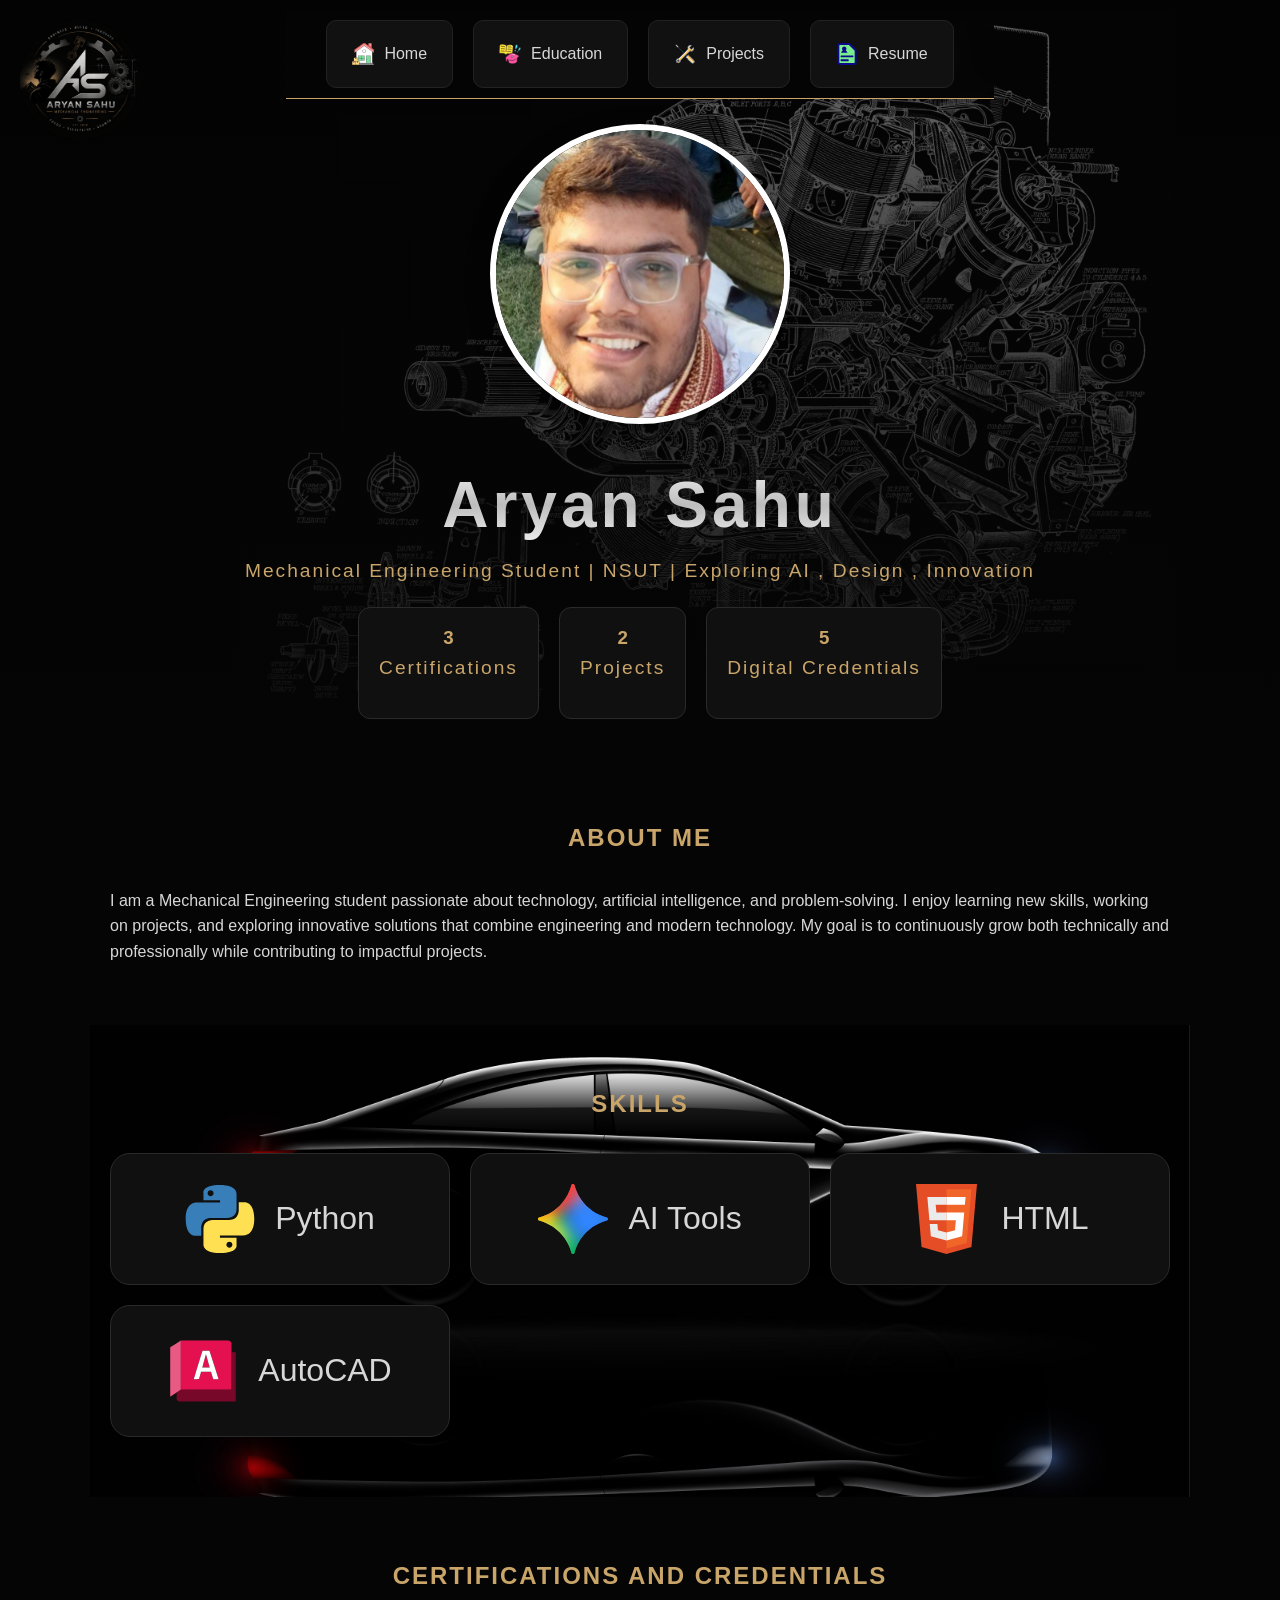
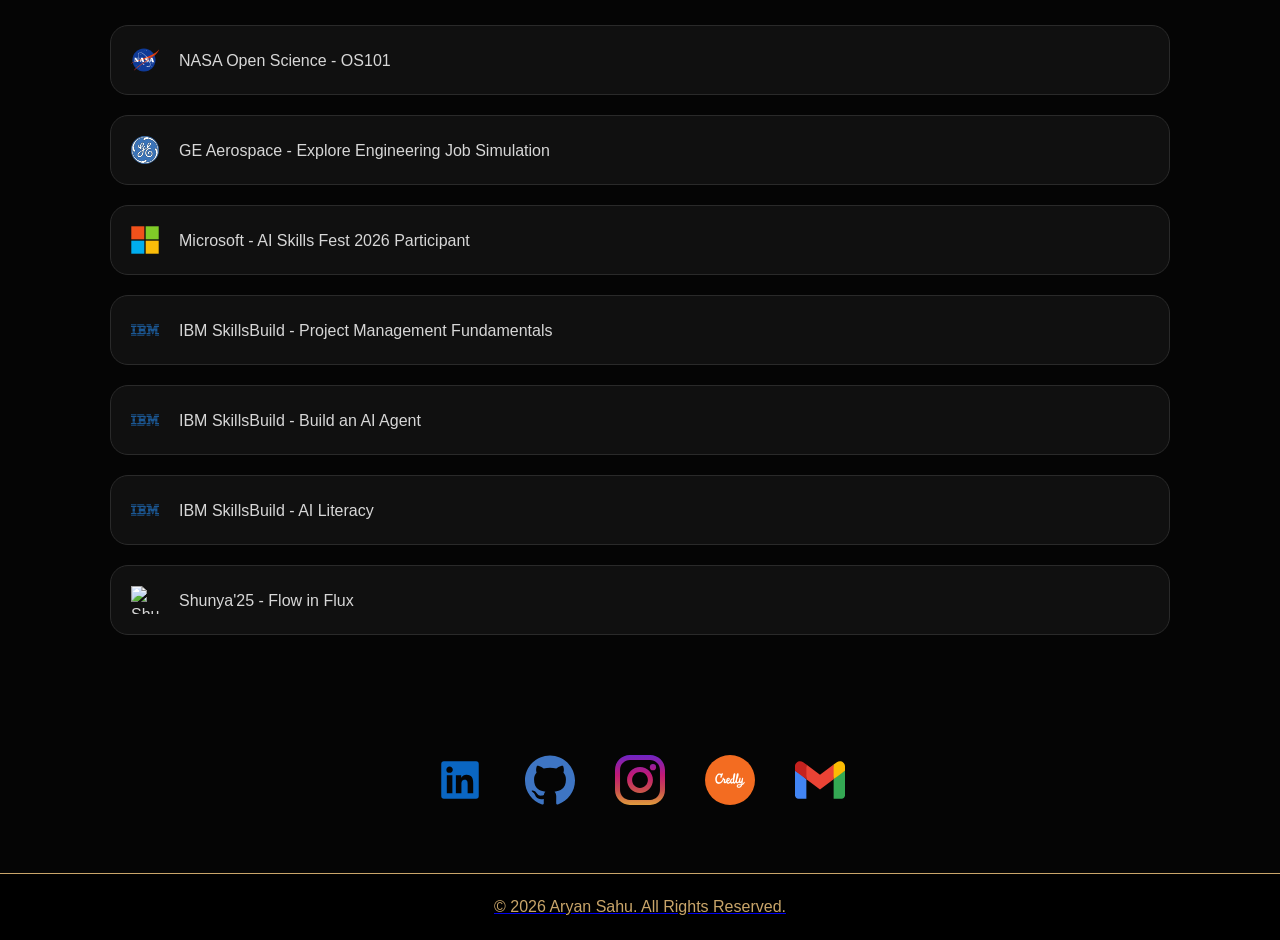
==== index.html @ e0b20793 "Merge branch 'main' of https://github.com/Aryansahu69-py/MYWEBSITE" ====
<!DOCTYPE html>
<html lang="en">

<head>
    <meta charset="UTF-8">
    <meta name="viewport" content="width=device-width, initial-scale=1.0">
    <title>Aryan Sahu | Portfolio</title>
    <link rel="stylesheet" href="css/style.css">
    <link rel="stylesheet" href="https://cdnjs.cloudflare.com/ajax/libs/font-awesome/6.5.1/css/all.min.css">
    <link rel="icon" type="image/png" href="assets/images/aslogo.png">
</head>

<body>
    <div class="corner-logo">
        <img src="assets/images/aslogo.png" alt="Aryan Sahu Logo">
    </div>




    <header>
        <img src="assets/images/engine.jpg" class="header-bg">
        <nav class="navbar">


            <ul class="nav-links">

                <li>
                    <a href="index.html">
                        <img src="assets/icons/home.svg" alt="Home">
                        <span>Home</span>
                    </a>
                </li>
                <li>
                    <a href="education.html">
                        <img src="assets/icons/education.svg" alt="Home">
                        <span>Education</span>
                    </a>
                </li>
                <li>
                    <a href="projects.html">
                        <img src="assets/icons/project.svg" alt="Home">
                        <span>Projects</span>
                    </a>
                </li>
                <li>
                    <a href="assets/documents/Resume.pdf" target="_blank">
                        <img src="assets/icons/resume.svg" alt="Home">
                        <span>Resume</span>
                    </a>
                </li>


            </ul>

        </nav>

        <img src="assets/images/myphoto.jpg" alt="Aryan Sahu" class="profile-pic">

        <h1>Aryan Sahu</h1>
        <p>Mechanical Engineering Student | NSUT | Exploring AI , Design , Innovation</p>
        <div class="stats">
            <p></p>
            <div>
                <h3>3</h3>
                <p>Certifications</p>
            </div>

            <div>
                <h3>2</h3>
                <p>Projects</p>
            </div>

            <div>
                <h3>5</h3>
                <p>Digital Credentials</p>
            </div>


        </div>
    </header>

    <!-- About -->
    <section id="about">
        <h2>About Me</h2>
        <p>
            I am a Mechanical Engineering student passionate about technology, artificial intelligence, and
            problem-solving. I enjoy learning new skills, working on projects, and exploring innovative solutions that
            combine engineering and modern technology. My goal is to continuously grow both technically and
            professionally while contributing to impactful projects.

        </p>
    </section>

    <!-- Skills -->
    <section id="skills" class="skills-background">
        <img src="assets/images/car.jpg" alt="Background Car" class="skills-bg">
        <h2>Skills</h2>
        <div class="cards">

            <div class="card">
                <img src="assets/icons/Python.svg" alt="Python">
                <span>Python</span>
            </div>

            <div class="card">
                <img src="assets/icons/Ai.svg" alt="AI Tools">
                <span>AI Tools</span>
            </div>

            <div class="card">
                <img src="assets/icons/html.svg">
                <span>HTML</span>
            </div>
            <div class="card">
                <img src="assets/icons/autocad-icon.svg">
                <span>AutoCAD</span>
            </div>

        </div>
    </section>



    <!-- Certifications -->
    <section id="certifications">
        <h2>Certifications And Credentials</h2>

        <div class="certifications-list">
            <a href="https://www.credly.com/badges/53c43bd1-5933-4ab5-89b9-e3a3f4fa2d5d/public_url" class="cert-card"
                target="_blank">
                <img src="assets/icons/nasa.svg" alt="IBM">
                <span>NASA Open Science - OS101</span>
            </a>
            <a href="https://www.theforage.com/completion-certificates/ay2tsYxaTif7Nt6z7/pLsGxMKDGpsQWt6zZ_ay2tsYxaTif7Nt6z7_6a19b95fdae9d0b8251e6a58_1782497405444_completion_certificate.pdf"
                class="cert-card" target="_blank">
                <img src="assets/icons/ge.svg" alt="GE Aerospace">
                <span>GE Aerospace - Explore Engineering Job Simulation</span>
            </a>

            <a href="https://www.credly.com/badges/92fe4c21-39d5-4017-a5ca-aa95d9b48221/public_url" class="cert-card"
                target="_blank">
                <img src="assets/icons/Microsoft.svg" alt="Microsoft">
                <span>Microsoft - AI Skills Fest 2026 Participant</span>
            </a>

            <a href="https://www.credly.com/badges/bae657ab-f1e6-455e-83b4-ba36b72d6521/public_url" class="cert-card"
                target="_blank">
                <img src="assets/icons/ibm.svg" alt="IBM">
                <span>IBM SkillsBuild - Project Management Fundamentals</span>
            </a>

            <a href="https://www.credly.com/badges/72264f8c-c96c-402f-a906-86a6069af40a/public_url" class="cert-card"
                target="_blank">
                <img src="assets/icons/ibm.svg" alt="IBM">
                <span>IBM SkillsBuild - Build an AI Agent</span>
            </a>

            <a href="https://www.credly.com/badges/5468d327-1ce1-4554-b070-6bc22aabfb05/public_url" class="cert-card"
                target="_blank">
                <img src="assets/icons/ibm.svg" alt="IBM">
                <span>IBM SkillsBuild - AI Literacy</span>
            </a>

            <a href="#" class="cert-card">
                <img src="https://framerusercontent.com/images/IBWH78PyXW6U76CR1wyCfFLr6wU.png?scale-down-to=512&width=3295&height=3295"
                    alt="Shunya">
                <span>Shunya'25 - Flow in Flux</span>
            </a>



        </div>
    </section>

    <!-- Contact -->
    <section id="contact">
        <div class="social-icons">

            <a href="https://www.linkedin.com/in/aryan-sahu-13952637b" target="_blank">
                <img src="assets/icons/Linkedin.svg" alt="Linkedin" class="social-icon">
            </a>

            <a href="https://github.com/Aryansahu69-py" target="_blank">
                <img src="assets/icons/Github.svg" alt="Github" class="social-icon">
            </a>

            <a href="https://www.instagram.com/arxan._.sahu" target="_blank">
                <img src="assets/icons/instagram.svg" alt="Instagram" class="social-icon">
            </a>

            <a href="https://www.credly.com/users/aryan-sahu.91c29423" target="_blank">
                <img src="assets/icons/credly.svg" alt="Credly" class="social-icon">

                <a href="mailto:lakhan9953@gmail.com" target="_blank">
                    <img src="assets/icons/Gmail.svg" alt="Gmail" class="social-icon">

        </div>
    </section>

    <footer>
        <p>© 2026 Aryan Sahu. All Rights Reserved.</p>
    </footer>

</body>

</html>
---- css/style.css ----
/* Aryan Sahu - Mechanical Engineering Theme */

* {
    margin: 0;
    padding: 0;
    box-sizing: border-box;
}

:root {
    --bg: #050505;
    --card: #101010;
    --silver: #d7d7d7;
    --gold: #c9a56a;
    --border: #2a2a2a;
}

body {
    font-family: Arial, sans-serif;
    line-height: 1.6;
    background: var(--bg);
    color: var(--silver);
}

/* NAVBAR */
.navbar {
    position: sticky;
    top: 0;
    z-index: 1000;

    display: flex;
    justify-content: center;
    /* Center navbar */

    padding: 10px 40px;

    background: rgba(5, 5, 5, .95);

    border-bottom: 1px solid var(--gold);

    backdrop-filter: blur(10px);
}

.logo {
    width: 50px;
    height: 50px;
    overflow: hidden;
}

.logo img {
    width: 50px !important;
    height: 50px !important;
    object-fit: cover;
    display: block;
}

.nav-links {
    list-style: none;
    display: flex;
    justify-content: center;
    align-items: center;
    gap: 20px;
}

.nav-links a {
    display: flex;
    align-items: center;
    gap: 10px;
    text-decoration: none;
    color: var(--silver);
    background: #111;
    border: 1px solid #222;
    padding: 20px 25px;
    border-radius: 10px;
    transition: .3s;
}

.nav-links a img {
    width: 22px;
    height: 22px;
}

.nav-links a:hover {
    color: var(--gold);
    border-color: var(--gold);
    transform: translateY(-3px);
}

/* HEADER */
header {
    min-height: 80vh;
    display: flex;
    flex-direction: column;
    justify-content: center;
    align-items: center;
    text-align: center;
    padding: 10px 20px 40px 20px;

    /* This keeps your original header image */
    background: 
        linear-gradient(rgba(5, 5, 5, 0.6), rgba(5, 5, 5, 0.95)), 
        url('../assets/images/pexels-merlin-14032498_2.jpg');
    background-size: cover;
    background-position: center;
    background-repeat: no-repeat;
    
    /* Make sure header does NOT have position: absolute or relative here */
}

header h1 {
    font-size: 4rem;
    letter-spacing: 4px;
    background: linear-gradient(180deg, #fff, #bdbdbd, #fff);
    -webkit-background-clip: text;
    -webkit-text-fill-color: transparent;
}

header p {
    color: var(--gold);
    font-size: 1.2rem;
    letter-spacing: 2px;
}

section {
    max-width: 1100px;
    margin: auto;
    padding: 60px 20px;
}

h2 {
    text-align: center;
    color: var(--gold);
    margin-bottom: 30px;
    letter-spacing: 2px;
    text-transform: uppercase;
}

/* SKILLS */
.cards {
    display: grid;
    grid-template-columns: repeat(auto-fit, minmax(300px, 1fr));
    gap: 20px;
}

.card {
    background: var(--card);
    border: 1px solid var(--border);
    border-radius: 20px;
    padding: 30px;
    display: flex;
    align-items: center;
    justify-content: center;
    gap: 20px;
    min-height: 120px;
    transition: .3s;
}

.card:hover {
    transform: translateY(-8px);
    border-color: var(--gold);
    box-shadow: 0 0 25px rgba(201, 165, 106, .25);
}

.card img {
    width: 70px;
    height: 70px;
    object-fit: contain;
}

.card span {
    font-size: 2rem;
    color: var(--silver);
}

/* EDUCATION */
.education-card {
    background: var(--card);
    border: 1px solid var(--border);
    border-radius: 15px;
    padding: 25px;
    display: flex;
    gap: 30px;
    align-items: center;
    margin-bottom: 40px;
}

.education-card:hover {
    transform: translateY(-1px);
    border-color: var(--gold);
    box-shadow: 0 0 25px rgba(201, 165, 106, .25);
}


.college-logo {
    width: 120px;
    height: 120px;
    object-fit: contain;
}

.education-info h3 {
    color: var(--gold);
}

.education-info h4 {
    color: #bbb;
}

/* STATS */
.stats {
    display: flex;
    justify-content: center;
    gap: 20px;
    flex-wrap: wrap;
}

.stats div {
    background: var(--card);
    border: 1px solid var(--border);
    padding: 15px 20px;
    border-radius: 12px;
    min-width: 120px;
    text-align: center;
}

.stats div:hover {
    transform: translateY(-2px);
    border-color: var(--gold);
}


.stats h3 {
    color: var(--gold);
}

/* CERTIFICATIONS */
.certifications-list {
    display: flex;
    flex-direction: column;
    gap: 20px;
}

.cert-card {
    background: var(--card);
    border: 1px solid var(--border);
    border-radius: 18px;
    padding: 20px;
    display: flex;
    align-items: center;
    justify-content: left;
    gap: 20px;
    color: var(--silver);
    text-decoration: none;
    transition: .3s;
}

.cert-card:hover {
    transform: translateY(-5px);
    border-color: var(--gold);
}

.cert-card img {
    width: 28px;
    height: 28px;
}

/* PROJECTS */
.project-grid {
    display: grid;
    grid-template-columns: repeat(auto-fit, minmax(320px, 1fr));
    gap: 30px;
}

.project-card {
    background: var(--card);
    border: 1px solid var(--border);
    border-radius: 18px;
    overflow: hidden;
    transition: .3s;
}

.project-card:hover {
    transform: translateY(-8px);
    border-color: var(--gold);
}

.project-card img {
    width: 100%;
    height: 180px;
    object-fit: contain;
    padding: 20px;
    background: var(--card);
}

.project-card h3 {
    color: var(--gold);
    margin: 20px;
}

.project-card p {
    color: #bdbdbd;
    margin: 0 20px 20px;
}

.project-tags {
    display: flex;
    flex-wrap: wrap;
    gap: 10px;
    margin: 20px;
}

.project-tags span {
    background: var(--gold);
    color: #000;
    padding: 6px 14px;
    border-radius: 20px;
    font-size: .85rem;
    font-weight: bold;
}

.project-card a {
    display: inline-block;
    margin: 0 20px 25px;
    color: var(--gold);
    text-decoration: none;
    font-weight: bold;
}

/* CONTACT */
.social-icons {
    display: flex;
    justify-content: center;
    gap: 40px;
}

.social-icon {
    width: 50px;
    height: 50px;
}

footer {
    background: #000;
    color: var(--gold);
    text-align: center;
    padding: 20px;
    border-top: 1px solid var(--gold);
}

@media(max-width:768px) {

    .navbar {
        padding: 10px 20px;
    }

    .logo img {
        width: 60px;
    }

    .education-card {
        flex-direction: column;
        text-align: center;
    }

    header h1 {
        font-size: 2.7rem;
    }

    .nav-links {
        gap: 10px;
    }
}

.logo {
    width: 100px;
    height: 50px
}

.logo img {

    width: 100px;
    height: 100px;
    max-width: 100px;
    max-height: 100px;
}

.profile-pic {
    width: 300px;
    height: 300px;

    border-radius: 50%;
    object-fit: cover;

    border: 6px solid #ffffff;

    display: block;

    margin: 25px auto 30px auto;

    box-shadow: 0 8px 25px rgba(0, 0, 0, .35);
}

header p {
    color: #c9a56a;
    font-size: 1.2rem;
    letter-spacing: 2px;
    margin-bottom: 20px;
}

.corner-logo {
    position: absolute;
    top: 20px;
    left: 20px;
    z-index: 9999;
}

.corner-logo img {
    position: absolute;
    width: 120px;
    height: auto;
    display: block;
}
.header-bg {
    position: absolute;
    top: 0;
    left: 0;
    width: 100%;
    height: 100%;
    object-fit: cover;
    z-index: -1; /* This pushes the image behind the text */
}

/* Important: The header itself must have relative positioning */
/* HEADER: Use the img tag approach */
header {
    position: relative;
    overflow: hidden;
    min-height: 80vh;
    display: flex;
    flex-direction: column;
    justify-content: center;
    align-items: center;
    text-align: center;
    padding: 10px 20px 40px 20px;
}

.header-bg {
    position: absolute;
    top: 0;
    left: 0;
    width: 100%;
    height: 100%;
    object-fit: cover;
    z-index: -1;
}

/* SKILLS: Use the img tag approach */
.skills-background {
    position: relative;
    overflow: hidden;
    padding: 60px 20px;
}

.skills-bg {
    position: absolute;
    top: 0;
    left: 0;
    width: 100%;
    height: 100%;
    object-fit: cover;
    z-index: -1;
}
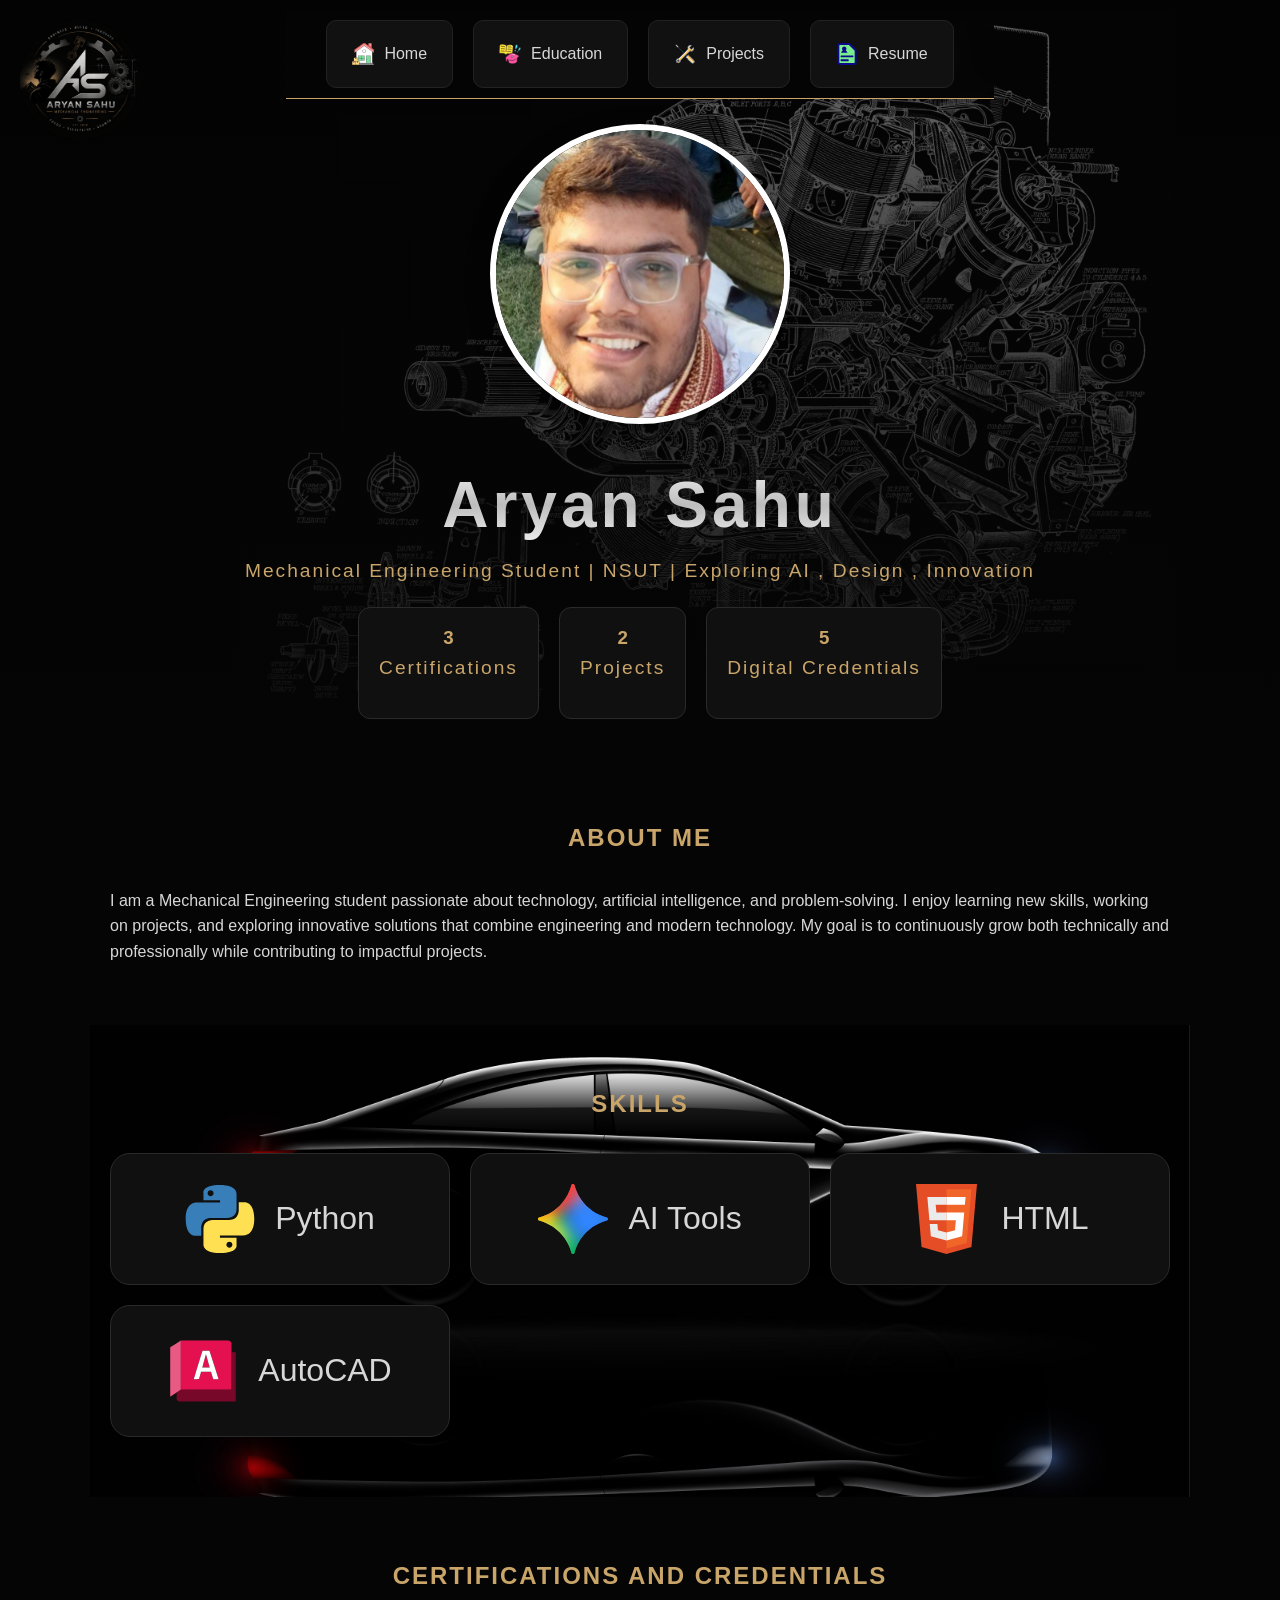
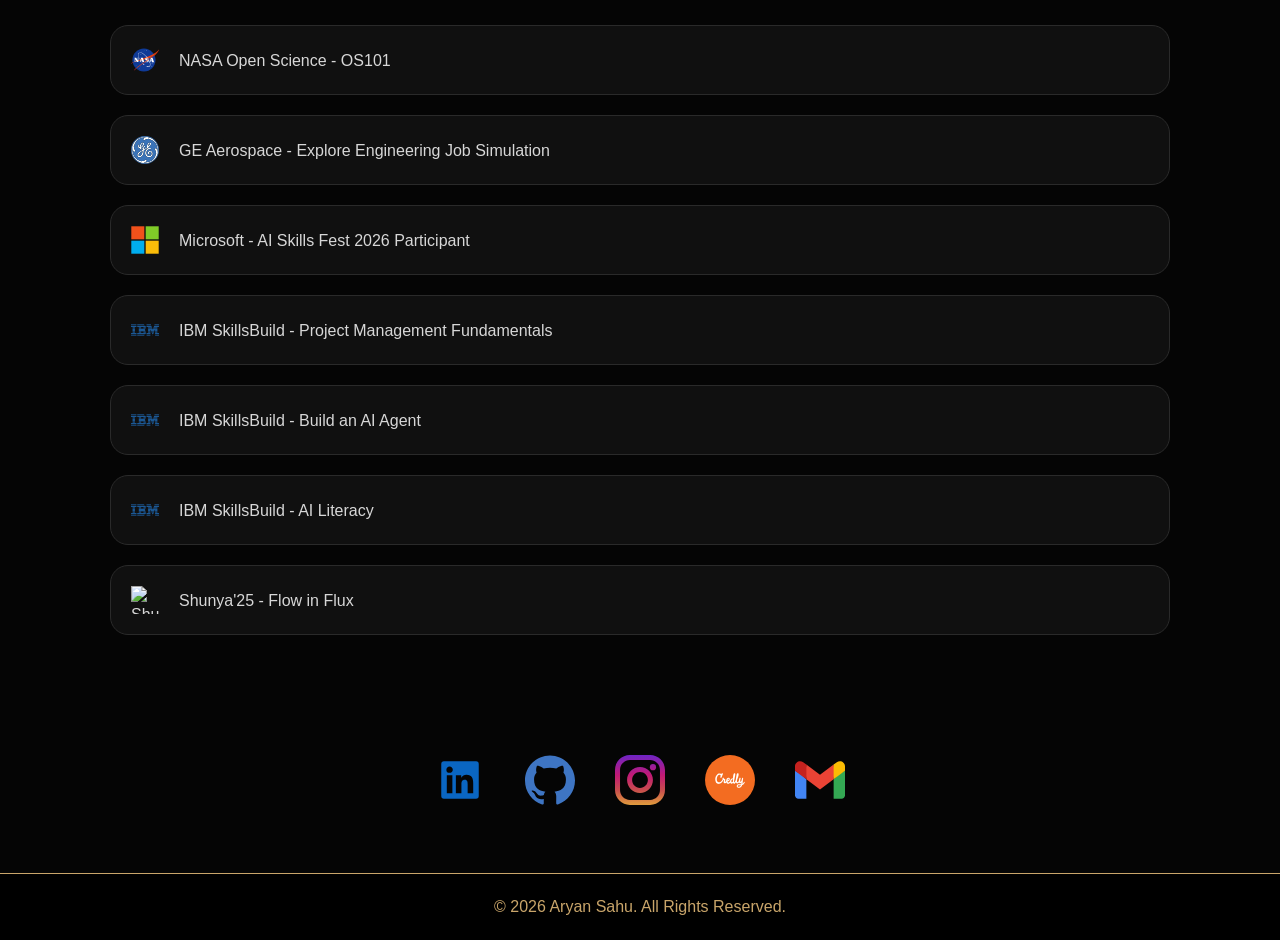
==== commit ed5f6020: "Remove duplicate Gmail link in index.html Removed duplicate Gmail link and image from footer." ====
--- a/index.html
+++ b/index.html
@@ -5,7 +5,7 @@
     <meta charset="UTF-8">
     <meta name="viewport" content="width=device-width, initial-scale=1.0">
     <title>Aryan Sahu | Portfolio</title>
-    <link rel="stylesheet" href="css/style.css">
+    <link rel="stylesheet" href="css/style2.css">
     <link rel="stylesheet" href="https://cdnjs.cloudflare.com/ajax/libs/font-awesome/6.5.1/css/all.min.css">
     <link rel="icon" type="image/png" href="assets/images/aslogo.png">
 </head>
@@ -191,9 +191,10 @@
 
             <a href="https://www.credly.com/users/aryan-sahu.91c29423" target="_blank">
                 <img src="assets/icons/credly.svg" alt="Credly" class="social-icon">
-
-                <a href="mailto:lakhan9953@gmail.com" target="_blank">
-                    <img src="assets/icons/Gmail.svg" alt="Gmail" class="social-icon">
+            </a>
+            <a href="https://mail.google.com/mail/?view=cm&fs=1&to=lakhan9953@gmail.com" target="_blank">
+                <img src="assets/icons/Gmail.svg" alt="Gmail" class="social-icon">
+            </a>
 
         </div>
     </section>
--- a/css/style2.css
+++ b/css/style2.css
@@ -0,0 +1,753 @@
+/* Aryan Sahu - Mechanical Engineering Theme */
+
+* {
+    margin: 0;
+    padding: 0;
+    box-sizing: border-box;
+}
+
+:root {
+    --bg: #050505;
+    --card: #101010;
+    --silver: #d7d7d7;
+    --gold: #c9a56a;
+    --border: #2a2a2a;
+}
+
+body {
+    font-family: Arial, sans-serif;
+    line-height: 1.6;
+    background: var(--bg);
+    color: var(--silver);
+}
+
+/* NAVBAR */
+.navbar {
+    position: sticky;
+    top: 0;
+    z-index: 1000;
+
+    display: flex;
+    justify-content: center;
+    /* Center navbar */
+
+    padding: 10px 40px;
+
+    background: rgba(5, 5, 5, .95);
+
+    border-bottom: 1px solid var(--gold);
+
+    backdrop-filter: blur(10px);
+}
+
+.logo {
+    width: 50px;
+    height: 50px;
+    overflow: hidden;
+}
+
+.logo img {
+    width: 50px !important;
+    height: 50px !important;
+    object-fit: cover;
+    display: block;
+}
+
+.nav-links {
+    list-style: none;
+    display: flex;
+    justify-content: center;
+    align-items: center;
+    gap: 20px;
+}
+
+.nav-links a {
+    display: flex;
+    align-items: center;
+    gap: 10px;
+    text-decoration: none;
+    color: var(--silver);
+    background: #111;
+    border: 1px solid #222;
+    padding: 20px 25px;
+    border-radius: 10px;
+    transition: .3s;
+}
+
+.nav-links a img {
+    width: 22px;
+    height: 22px;
+}
+
+.nav-links a:hover {
+    color: var(--gold);
+    border-color: var(--gold);
+    transform: translateY(-3px);
+}
+
+/* HEADER */
+header {
+    min-height: 80vh;
+    display: flex;
+    flex-direction: column;
+    justify-content: center;
+    align-items: center;
+    text-align: center;
+    padding: 10px 20px 40px 20px;
+
+    /* This keeps your original header image */
+    background: 
+        linear-gradient(rgba(5, 5, 5, 0.6), rgba(5, 5, 5, 0.95)), 
+        url('../assets/images/pexels-merlin-14032498_2.jpg');
+    background-size: cover;
+    background-position: center;
+    background-repeat: no-repeat;
+    
+    /* Make sure header does NOT have position: absolute or relative here */
+}
+
+header h1 {
+    font-size: 4rem;
+    letter-spacing: 4px;
+    background: linear-gradient(180deg, #fff, #bdbdbd, #fff);
+    -webkit-background-clip: text;
+    -webkit-text-fill-color: transparent;
+}
+
+header p {
+    color: var(--gold);
+    font-size: 1.2rem;
+    letter-spacing: 2px;
+}
+
+section {
+    max-width: 1100px;
+    margin: auto;
+    padding: 60px 20px;
+}
+
+h2 {
+    text-align: center;
+    color: var(--gold);
+    margin-bottom: 30px;
+    letter-spacing: 2px;
+    text-transform: uppercase;
+}
+
+/* SKILLS */
+.cards {
+    display: grid;
+    grid-template-columns: repeat(auto-fit, minmax(300px, 1fr));
+    gap: 20px;
+}
+
+.card {
+    background: var(--card);
+    border: 1px solid var(--border);
+    border-radius: 20px;
+    padding: 30px;
+    display: flex;
+    align-items: center;
+    justify-content: center;
+    gap: 20px;
+    min-height: 120px;
+    transition: .3s;
+}
+
+.card:hover {
+    transform: translateY(-8px);
+    border-color: var(--gold);
+    box-shadow: 0 0 25px rgba(201, 165, 106, .25);
+}
+
+.card img {
+    width: 70px;
+    height: 70px;
+    object-fit: contain;
+}
+
+.card span {
+    font-size: 2rem;
+    color: var(--silver);
+}
+
+/* EDUCATION */
+.education-card {
+    background: var(--card);
+    border: 1px solid var(--border);
+    border-radius: 15px;
+    padding: 25px;
+    display: flex;
+    gap: 30px;
+    align-items: center;
+    margin-bottom: 40px;
+}
+
+.education-card:hover {
+    transform: translateY(-1px);
+    border-color: var(--gold);
+    box-shadow: 0 0 25px rgba(201, 165, 106, .25);
+}
+
+
+.college-logo {
+    width: 120px;
+    height: 120px;
+    object-fit: contain;
+}
+
+.education-info h3 {
+    color: var(--gold);
+}
+
+.education-info h4 {
+    color: #bbb;
+}
+
+/* STATS */
+.stats {
+    display: flex;
+    justify-content: center;
+    gap: 20px;
+    flex-wrap: wrap;
+}
+
+.stats div {
+    background: var(--card);
+    border: 1px solid var(--border);
+    padding: 15px 20px;
+    border-radius: 12px;
+    min-width: 120px;
+    text-align: center;
+}
+
+.stats div:hover {
+    transform: translateY(-2px);
+    border-color: var(--gold);
+}
+
+
+.stats h3 {
+    color: var(--gold);
+}
+
+/* CERTIFICATIONS */
+.certifications-list {
+    display: flex;
+    flex-direction: column;
+    gap: 20px;
+}
+
+.cert-card {
+    background: var(--card);
+    border: 1px solid var(--border);
+    border-radius: 18px;
+    padding: 20px;
+    display: flex;
+    align-items: center;
+    justify-content: left;
+    gap: 20px;
+    color: var(--silver);
+    text-decoration: none;
+    transition: .3s;
+}
+
+.cert-card:hover {
+    transform: translateY(-5px);
+    border-color: var(--gold);
+}
+
+.cert-card img {
+    width: 28px;
+    height: 28px;
+}
+
+/* PROJECTS */
+.project-grid {
+    display: grid;
+    grid-template-columns: repeat(auto-fit, minmax(320px, 1fr));
+    gap: 30px;
+}
+
+.project-card {
+    background: var(--card);
+    border: 1px solid var(--border);
+    border-radius: 18px;
+    overflow: hidden;
+    transition: .3s;
+}
+
+.project-card:hover {
+    transform: translateY(-8px);
+    border-color: var(--gold);
+}
+
+.project-card img {
+    width: 100%;
+    height: 180px;
+    object-fit: contain;
+    padding: 20px;
+    background: var(--card);
+}
+
+.project-card h3 {
+    color: var(--gold);
+    margin: 20px;
+}
+
+.project-card p {
+    color: #bdbdbd;
+    margin: 0 20px 20px;
+}
+
+.project-tags {
+    display: flex;
+    flex-wrap: wrap;
+    gap: 10px;
+    margin: 20px;
+}
+
+.project-tags span {
+    background: var(--gold);
+    color: #000;
+    padding: 6px 14px;
+    border-radius: 20px;
+    font-size: .85rem;
+    font-weight: bold;
+}
+
+.project-card a {
+    display: inline-block;
+    margin: 0 20px 25px;
+    color: var(--gold);
+    text-decoration: none;
+    font-weight: bold;
+}
+
+/* CONTACT */
+.social-icons {
+    display: flex;
+    justify-content: center;
+    gap: 40px;
+}
+
+.social-icon {
+    width: 50px;
+    height: 50px;
+}
+
+footer {
+    background: #000;
+    color: var(--gold);
+    text-align: center;
+    padding: 20px;
+    border-top: 1px solid var(--gold);
+}
+
+@media(max-width:768px) {
+
+    .navbar {
+        padding: 10px 20px;
+    }
+
+    .logo img {
+        width: 60px;
+    }
+
+    .education-card {
+        flex-direction: column;
+        text-align: center;
+    }
+
+    header h1 {
+        font-size: 2.7rem;
+    }
+
+    .nav-links {
+        gap: 10px;
+    }
+}
+
+.logo {
+    width: 100px;
+    height: 50px
+}
+
+.logo img {
+
+    width: 100px;
+    height: 100px;
+    max-width: 100px;
+    max-height: 100px;
+}
+
+.profile-pic {
+    width: 300px;
+    height: 300px;
+
+    border-radius: 50%;
+    object-fit: cover;
+
+    border: 6px solid #ffffff;
+
+    display: block;
+
+    margin: 25px auto 30px auto;
+
+    box-shadow: 0 8px 25px rgba(0, 0, 0, .35);
+}
+
+header p {
+    color: #c9a56a;
+    font-size: 1.2rem;
+    letter-spacing: 2px;
+    margin-bottom: 20px;
+}
+
+.corner-logo {
+    position: absolute;
+    top: 20px;
+    left: 20px;
+    z-index: 9999;
+}
+
+.corner-logo img {
+    position: absolute;
+    width: 120px;
+    height: auto;
+    display: block;
+}
+.header-bg {
+    position: absolute;
+    top: 0;
+    left: 0;
+    width: 100%;
+    height: 100%;
+    object-fit: cover;
+    z-index: -1; /* This pushes the image behind the text */
+}
+
+/* Important: The header itself must have relative positioning */
+/* HEADER: Use the img tag approach */
+header {
+    position: relative;
+    overflow: hidden;
+    min-height: 80vh;
+    display: flex;
+    flex-direction: column;
+    justify-content: center;
+    align-items: center;
+    text-align: center;
+    padding: 10px 20px 40px 20px;
+}
+
+.header-bg {
+    position: absolute;
+    top: 0;
+    left: 0;
+    width: 100%;
+    height: 100%;
+    object-fit: cover;
+    z-index: -1;
+}
+
+/* SKILLS: Use the img tag approach */
+.skills-background {
+    position: relative;
+    overflow: hidden;
+    padding: 60px 20px;
+}
+
+.skills-bg {
+    position: absolute;
+    top: 0;
+    left: 0;
+    width: 100%;
+    height: 100%;
+    object-fit: cover;
+    z-index: -1;
+}
+
+/* ================================
+   MOBILE RESPONSIVE DESIGN
+   ================================ */
+
+@media (max-width: 768px) {
+
+    /* NAVBAR */
+    .navbar {
+        padding: 8px 10px;
+        width: 100%;
+        overflow-x: auto;
+    }
+
+    .nav-links {
+        width: 100%;
+        gap: 6px;
+        justify-content: center;
+        flex-wrap: wrap;
+    }
+
+    .nav-links a {
+        padding: 10px 12px;
+        gap: 5px;
+        border-radius: 8px;
+        font-size: 0.8rem;
+    }
+
+    .nav-links a img {
+        width: 18px;
+        height: 18px;
+    }
+
+
+    /* HEADER */
+    header {
+        min-height: auto;
+        padding: 50px 15px 40px;
+    }
+
+    .profile-pic {
+        width: 200px;
+        height: 200px;
+        margin: 20px auto;
+    }
+
+    header h1 {
+        font-size: 2.4rem;
+        letter-spacing: 2px;
+    }
+
+    header p {
+        font-size: 0.95rem;
+        letter-spacing: 1px;
+        max-width: 90%;
+        line-height: 1.5;
+    }
+
+
+    /* SECTIONS */
+    section {
+        width: 100%;
+        padding: 45px 15px;
+    }
+
+    h2 {
+        font-size: 1.5rem;
+        margin-bottom: 25px;
+    }
+
+
+    /* ABOUT */
+    #about p {
+        font-size: 0.95rem;
+        line-height: 1.7;
+        text-align: center;
+    }
+
+
+    /* STATS */
+    .stats {
+        width: 100%;
+        gap: 10px;
+    }
+
+    .stats div {
+        flex: 1;
+        min-width: 90px;
+        padding: 12px 8px;
+    }
+
+    .stats h3 {
+        font-size: 1.3rem;
+    }
+
+    .stats p {
+        font-size: 0.75rem;
+    }
+
+
+    /* SKILLS */
+    .cards {
+        grid-template-columns: 1fr;
+        gap: 15px;
+    }
+
+    .card {
+        min-height: 90px;
+        padding: 20px;
+    }
+
+    .card img {
+        width: 50px;
+        height: 50px;
+    }
+
+    .card span {
+        font-size: 1.3rem;
+    }
+
+
+    /* CERTIFICATIONS */
+    .certifications-list {
+        gap: 12px;
+    }
+
+    .cert-card {
+        padding: 15px;
+        gap: 12px;
+        font-size: 0.9rem;
+    }
+
+    .cert-card img {
+        width: 30px;
+        height: 30px;
+        flex-shrink: 0;
+    }
+
+
+    /* EDUCATION */
+    .education-card {
+        flex-direction: column;
+        text-align: center;
+        padding: 20px;
+        gap: 15px;
+        margin-bottom: 25px;
+    }
+
+    .college-logo {
+        width: 90px;
+        height: 90px;
+    }
+
+    .education-info h3 {
+        font-size: 1.2rem;
+    }
+
+    .education-info h4 {
+        font-size: 1rem;
+    }
+
+    .education-info p {
+        font-size: 0.9rem;
+    }
+
+
+    /* PROJECTS */
+    .project-grid {
+        grid-template-columns: 1fr;
+        gap: 20px;
+    }
+
+    .project-card img {
+        height: 160px;
+    }
+
+    .project-card h3 {
+        font-size: 1.2rem;
+        margin: 15px;
+    }
+
+    .project-card p {
+        font-size: 0.9rem;
+        margin: 0 15px 15px;
+    }
+
+    .project-tags {
+        margin: 15px;
+        gap: 7px;
+    }
+
+    .project-tags span {
+        font-size: 0.75rem;
+        padding: 5px 10px;
+    }
+
+    .project-card a {
+        margin: 0 15px 20px;
+        font-size: 0.9rem;
+    }
+
+
+    /* SOCIAL ICONS */
+    .social-icons {
+        gap: 20px;
+        flex-wrap: wrap;
+    }
+
+    .social-icon {
+        width: 40px;
+        height: 40px;
+    }
+
+
+    /* CORNER LOGO */
+    .corner-logo {
+        top: 10px;
+        left: 10px;
+    }
+
+    .corner-logo img {
+        width: 70px;
+    }
+
+
+    /* FOOTER */
+    footer {
+        font-size: 0.8rem;
+        padding: 15px;
+    }
+}
+
+
+/* VERY SMALL PHONES */
+@media (max-width: 480px) {
+
+    .nav-links {
+        gap: 5px;
+    }
+
+    .nav-links a {
+        padding: 8px 9px;
+        font-size: 0.7rem;
+    }
+
+    .nav-links a img {
+        width: 16px;
+        height: 16px;
+    }
+
+    header h1 {
+        font-size: 2rem;
+    }
+
+    header p {
+        font-size: 0.85rem;
+    }
+
+    .profile-pic {
+        width: 170px;
+        height: 170px;
+    }
+
+    .stats {
+        gap: 6px;
+    }
+
+    .stats div {
+        min-width: 0;
+        padding: 10px 5px;
+    }
+
+    .stats div p {
+        font-size: 0.65rem;
+    }
+
+    .card span {
+        font-size: 1.1rem;
+    }
+
+    .cert-card {
+        font-size: 0.8rem;
+    }
+}
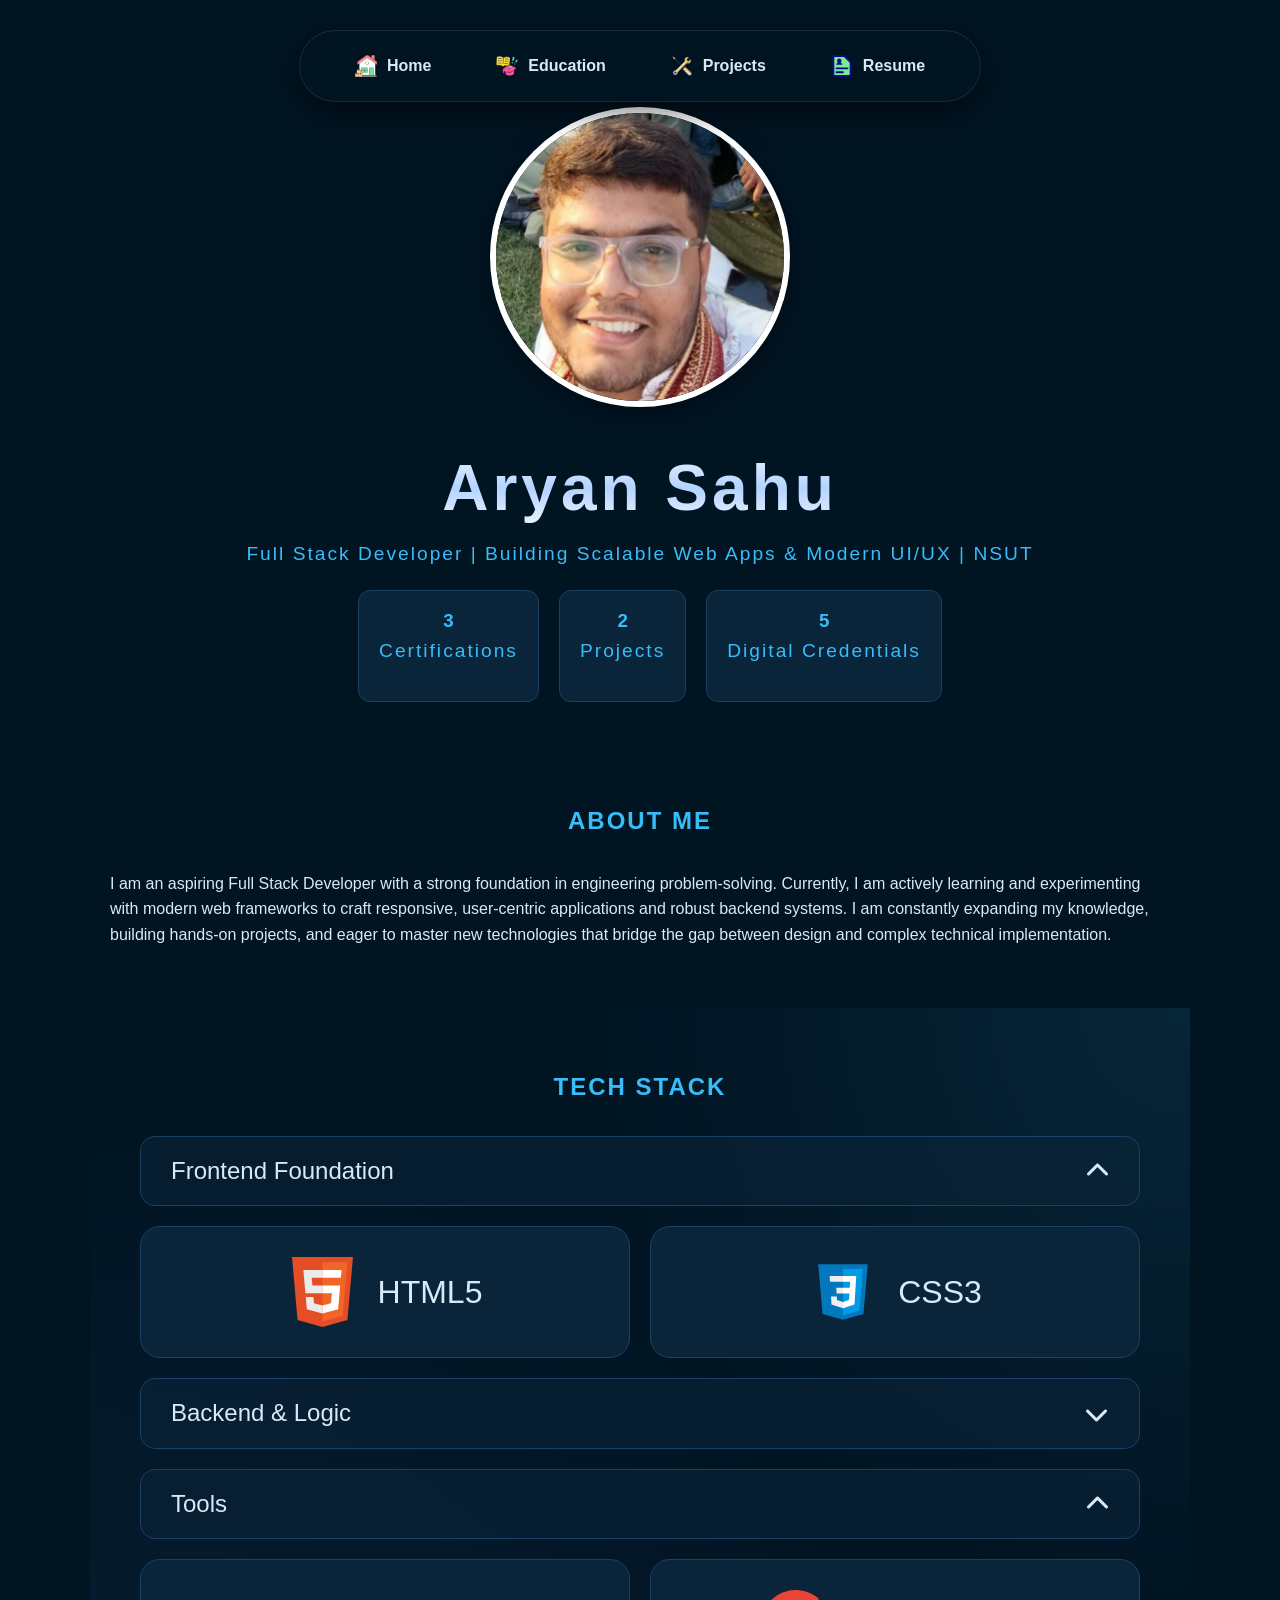
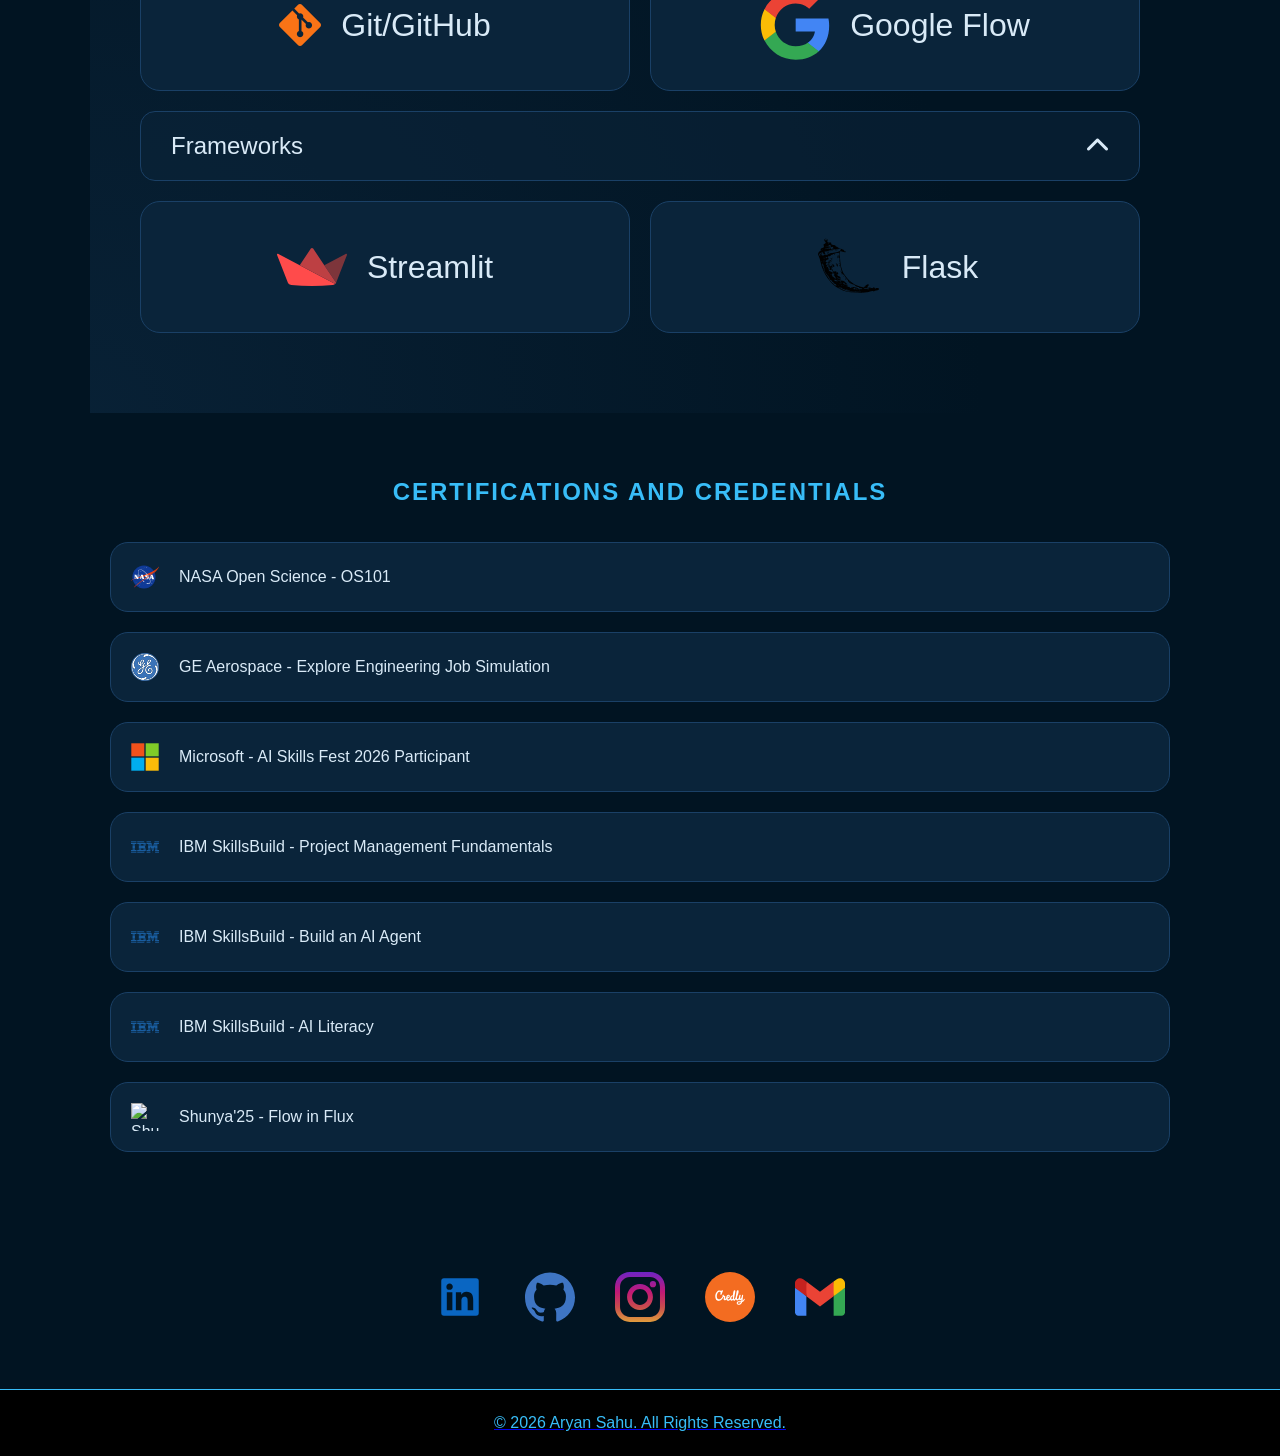
==== commit 6c1736d1: "Upgrading" ====
--- a/index.html
+++ b/index.html
@@ -11,15 +11,13 @@
 </head>
 
 <body>
-    <div class="corner-logo">
-        <img src="assets/images/aslogo.png" alt="Aryan Sahu Logo">
-    </div>
+
 
 
 
 
     <header>
-        <img src="assets/images/engine.jpg" class="header-bg">
+        <video src="assets/Video/V1.mp4" class="header-bg" autoplay loop muted playsinline></video>
         <nav class="navbar">
 
 
@@ -58,7 +56,7 @@
         <img src="assets/images/myphoto.jpg" alt="Aryan Sahu" class="profile-pic">
 
         <h1>Aryan Sahu</h1>
-        <p>Mechanical Engineering Student | NSUT | Exploring AI , Design , Innovation</p>
+        <p>Full Stack Developer | Building Scalable Web Apps & Modern UI/UX | NSUT</p>
         <div class="stats">
             <p></p>
             <div>
@@ -84,40 +82,95 @@
     <section id="about">
         <h2>About Me</h2>
         <p>
-            I am a Mechanical Engineering student passionate about technology, artificial intelligence, and
-            problem-solving. I enjoy learning new skills, working on projects, and exploring innovative solutions that
-            combine engineering and modern technology. My goal is to continuously grow both technically and
-            professionally while contributing to impactful projects.
-
+            I am an aspiring Full Stack Developer with a strong foundation in engineering problem-solving. Currently, I
+            am actively learning and experimenting with modern web frameworks to craft responsive, user-centric
+            applications and robust backend systems. I am constantly expanding my knowledge, building hands-on projects,
+            and eager to master new technologies that bridge the gap between design and complex technical
+            implementation.
         </p>
     </section>
 
     <!-- Skills -->
     <section id="skills" class="skills-background">
-        <img src="assets/images/car.jpg" alt="Background Car" class="skills-bg">
-        <h2>Skills</h2>
-        <div class="cards">
-
-            <div class="card">
-                <img src="assets/icons/Python.svg" alt="Python">
-                <span>Python</span>
-            </div>
-
-            <div class="card">
-                <img src="assets/icons/Ai.svg" alt="AI Tools">
-                <span>AI Tools</span>
-            </div>
-
-            <div class="card">
-                <img src="assets/icons/html.svg">
-                <span>HTML</span>
-            </div>
-            <div class="card">
-                <img src="assets/icons/autocad-icon.svg">
-                <span>AutoCAD</span>
-            </div>
-
-        </div>
+        <h2>Tech Stack</h2>
+
+        <div class="tech-category accordion-category active">
+            <div class="category-header">
+                <h3>Frontend Foundation</h3>
+                <i class="fa-solid fa-chevron-down accordion-icon"></i>
+            </div>
+            <div class="category-body">
+                <div class="cards">
+                    <div class="card">
+                        <img src="assets/icons/html.svg" alt="HTML">
+                        <span>HTML5</span>
+                    </div>
+                    <div class="card">
+                        <img src="assets/icons/css.svg" alt="CSS">
+                        <span>CSS3</span>
+                    </div>
+                </div>
+            </div>
+        </div>
+
+        <div class="tech-category accordion-category">
+            <div class="category-header">
+                <h3>Backend & Logic</h3>
+                <i class="fa-solid fa-chevron-down accordion-icon"></i>
+            </div>
+            <div class="category-body">
+                <div class="cards">
+                    <div class="card">
+                        <img src="assets/icons/Python.svg" alt="Python">
+                        <span>Python</span>
+                    </div>
+                    <div class="card">
+                        <img src="assets/icons/JAVA.svg" alt="JAVA">
+                        <span>JAVA</span>
+                    </div>
+                </div>
+            </div>
+        </div>
+
+        <div class="tech-category accordion-category active">
+            <div class="category-header">
+                <h3>Tools</h3>
+                <i class="fa-solid fa-chevron-down accordion-icon"></i>
+            </div>
+            <div class="category-body">
+                <div class="cards">
+
+                    <div class="card">
+                        <i class="fa-brands fa-git-alt" style="font-size: 3rem; color: #f97316;"></i>
+                        <span>Git/GitHub</span>
+                    </div>
+                    <div class="card">
+                        <img src="assets/icons/flow.svg" alt="JAVA">
+                        <span>Google Flow</span>
+                    </div>
+                </div>
+            </div>
+        </div>
+        <div class="tech-category accordion-category active">
+            <div class="category-header">
+                <h3>Frameworks</h3>
+                <i class="fa-solid fa-chevron-down accordion-icon"></i>
+            </div>
+            <div class="category-body">
+                <div class="cards">
+
+                    <div class="card">
+                        <img src="assets/icons/Streamlit.svg" alt="Streamlit">
+                        <span>Streamlit</span>
+                    </div>
+                    <div class="card">
+                        <img src="assets/icons/Flask.svg" alt="Flask">
+                        <span>Flask</span>
+                    </div>
+                </div>
+            </div>
+        </div>
+
     </section>
 
 
@@ -191,10 +244,9 @@
 
             <a href="https://www.credly.com/users/aryan-sahu.91c29423" target="_blank">
                 <img src="assets/icons/credly.svg" alt="Credly" class="social-icon">
-            </a>
-            <a href="https://mail.google.com/mail/?view=cm&fs=1&to=lakhan9953@gmail.com" target="_blank">
-                <img src="assets/icons/Gmail.svg" alt="Gmail" class="social-icon">
-            </a>
+
+                <a href="mailto:lakhan9953@gmail.com" target="_blank">
+                    <img src="assets/icons/Gmail.svg" alt="Gmail" class="social-icon">
 
         </div>
     </section>
@@ -203,6 +255,24 @@
         <p>© 2026 Aryan Sahu. All Rights Reserved.</p>
     </footer>
 
+    <script>
+        document.querySelectorAll('.accordion-category').forEach(category => {
+            const header = category.querySelector('.category-header');
+            header.addEventListener('click', () => {
+                const isActive = category.classList.contains('active');
+                
+                // Close all categories first
+                document.querySelectorAll('.accordion-category').forEach(c => {
+                    c.classList.remove('active');
+                });
+                
+                // If the clicked category wasn't active, open it
+                if (!isActive) {
+                    category.classList.add('active');
+                }
+            });
+        });
+    </script>
 </body>
 
-</html>
+</html>
--- a/css/style2.css
+++ b/css/style2.css
@@ -1,753 +1,825 @@
-/* Aryan Sahu - Mechanical Engineering Theme */
-
-* {
-    margin: 0;
-    padding: 0;
-    box-sizing: border-box;
-}
-
-:root {
-    --bg: #050505;
-    --card: #101010;
-    --silver: #d7d7d7;
-    --gold: #c9a56a;
-    --border: #2a2a2a;
-}
-
-body {
-    font-family: Arial, sans-serif;
-    line-height: 1.6;
-    background: var(--bg);
-    color: var(--silver);
-}
-
-/* NAVBAR */
-.navbar {
-    position: sticky;
-    top: 0;
-    z-index: 1000;
-
-    display: flex;
-    justify-content: center;
-    /* Center navbar */
-
-    padding: 10px 40px;
-
-    background: rgba(5, 5, 5, .95);
-
-    border-bottom: 1px solid var(--gold);
-
-    backdrop-filter: blur(10px);
-}
-
-.logo {
-    width: 50px;
-    height: 50px;
-    overflow: hidden;
-}
-
-.logo img {
-    width: 50px !important;
-    height: 50px !important;
-    object-fit: cover;
-    display: block;
-}
-
-.nav-links {
-    list-style: none;
-    display: flex;
-    justify-content: center;
-    align-items: center;
-    gap: 20px;
-}
-
-.nav-links a {
-    display: flex;
-    align-items: center;
-    gap: 10px;
-    text-decoration: none;
-    color: var(--silver);
-    background: #111;
-    border: 1px solid #222;
-    padding: 20px 25px;
-    border-radius: 10px;
-    transition: .3s;
-}
-
-.nav-links a img {
-    width: 22px;
-    height: 22px;
-}
-
-.nav-links a:hover {
-    color: var(--gold);
-    border-color: var(--gold);
-    transform: translateY(-3px);
-}
-
-/* HEADER */
-header {
-    min-height: 80vh;
-    display: flex;
-    flex-direction: column;
-    justify-content: center;
-    align-items: center;
-    text-align: center;
-    padding: 10px 20px 40px 20px;
-
-    /* This keeps your original header image */
-    background: 
-        linear-gradient(rgba(5, 5, 5, 0.6), rgba(5, 5, 5, 0.95)), 
-        url('../assets/images/pexels-merlin-14032498_2.jpg');
-    background-size: cover;
-    background-position: center;
-    background-repeat: no-repeat;
-    
-    /* Make sure header does NOT have position: absolute or relative here */
-}
-
-header h1 {
-    font-size: 4rem;
-    letter-spacing: 4px;
-    background: linear-gradient(180deg, #fff, #bdbdbd, #fff);
-    -webkit-background-clip: text;
-    -webkit-text-fill-color: transparent;
-}
-
-header p {
-    color: var(--gold);
-    font-size: 1.2rem;
-    letter-spacing: 2px;
-}
-
-section {
-    max-width: 1100px;
-    margin: auto;
-    padding: 60px 20px;
-}
-
-h2 {
-    text-align: center;
-    color: var(--gold);
-    margin-bottom: 30px;
-    letter-spacing: 2px;
-    text-transform: uppercase;
-}
-
-/* SKILLS */
-.cards {
-    display: grid;
-    grid-template-columns: repeat(auto-fit, minmax(300px, 1fr));
-    gap: 20px;
-}
-
-.card {
-    background: var(--card);
-    border: 1px solid var(--border);
-    border-radius: 20px;
-    padding: 30px;
-    display: flex;
-    align-items: center;
-    justify-content: center;
-    gap: 20px;
-    min-height: 120px;
-    transition: .3s;
-}
-
-.card:hover {
-    transform: translateY(-8px);
-    border-color: var(--gold);
-    box-shadow: 0 0 25px rgba(201, 165, 106, .25);
-}
-
-.card img {
-    width: 70px;
-    height: 70px;
-    object-fit: contain;
-}
-
-.card span {
-    font-size: 2rem;
-    color: var(--silver);
-}
-
-/* EDUCATION */
-.education-card {
-    background: var(--card);
-    border: 1px solid var(--border);
-    border-radius: 15px;
-    padding: 25px;
-    display: flex;
-    gap: 30px;
-    align-items: center;
-    margin-bottom: 40px;
-}
-
-.education-card:hover {
-    transform: translateY(-1px);
-    border-color: var(--gold);
-    box-shadow: 0 0 25px rgba(201, 165, 106, .25);
-}
-
-
-.college-logo {
-    width: 120px;
-    height: 120px;
-    object-fit: contain;
-}
-
-.education-info h3 {
-    color: var(--gold);
-}
-
-.education-info h4 {
-    color: #bbb;
-}
-
-/* STATS */
-.stats {
-    display: flex;
-    justify-content: center;
-    gap: 20px;
-    flex-wrap: wrap;
-}
-
-.stats div {
-    background: var(--card);
-    border: 1px solid var(--border);
-    padding: 15px 20px;
-    border-radius: 12px;
-    min-width: 120px;
-    text-align: center;
-}
-
-.stats div:hover {
-    transform: translateY(-2px);
-    border-color: var(--gold);
-}
-
-
-.stats h3 {
-    color: var(--gold);
-}
-
-/* CERTIFICATIONS */
-.certifications-list {
-    display: flex;
-    flex-direction: column;
-    gap: 20px;
-}
-
-.cert-card {
-    background: var(--card);
-    border: 1px solid var(--border);
-    border-radius: 18px;
-    padding: 20px;
-    display: flex;
-    align-items: center;
-    justify-content: left;
-    gap: 20px;
-    color: var(--silver);
-    text-decoration: none;
-    transition: .3s;
-}
-
-.cert-card:hover {
-    transform: translateY(-5px);
-    border-color: var(--gold);
-}
-
-.cert-card img {
-    width: 28px;
-    height: 28px;
-}
-
-/* PROJECTS */
-.project-grid {
-    display: grid;
-    grid-template-columns: repeat(auto-fit, minmax(320px, 1fr));
-    gap: 30px;
-}
-
-.project-card {
-    background: var(--card);
-    border: 1px solid var(--border);
-    border-radius: 18px;
-    overflow: hidden;
-    transition: .3s;
-}
-
-.project-card:hover {
-    transform: translateY(-8px);
-    border-color: var(--gold);
-}
-
-.project-card img {
-    width: 100%;
-    height: 180px;
-    object-fit: contain;
-    padding: 20px;
-    background: var(--card);
-}
-
-.project-card h3 {
-    color: var(--gold);
-    margin: 20px;
-}
-
-.project-card p {
-    color: #bdbdbd;
-    margin: 0 20px 20px;
-}
-
-.project-tags {
-    display: flex;
-    flex-wrap: wrap;
-    gap: 10px;
-    margin: 20px;
-}
-
-.project-tags span {
-    background: var(--gold);
-    color: #000;
-    padding: 6px 14px;
-    border-radius: 20px;
-    font-size: .85rem;
-    font-weight: bold;
-}
-
-.project-card a {
-    display: inline-block;
-    margin: 0 20px 25px;
-    color: var(--gold);
-    text-decoration: none;
-    font-weight: bold;
-}
-
-/* CONTACT */
-.social-icons {
-    display: flex;
-    justify-content: center;
-    gap: 40px;
-}
-
-.social-icon {
-    width: 50px;
-    height: 50px;
-}
-
-footer {
-    background: #000;
-    color: var(--gold);
-    text-align: center;
-    padding: 20px;
-    border-top: 1px solid var(--gold);
-}
-
-@media(max-width:768px) {
-
-    .navbar {
-        padding: 10px 20px;
-    }
-
-    .logo img {
-        width: 60px;
-    }
-
-    .education-card {
-        flex-direction: column;
-        text-align: center;
-    }
-
-    header h1 {
-        font-size: 2.7rem;
-    }
-
-    .nav-links {
-        gap: 10px;
-    }
-}
-
-.logo {
-    width: 100px;
-    height: 50px
-}
-
-.logo img {
-
-    width: 100px;
-    height: 100px;
-    max-width: 100px;
-    max-height: 100px;
-}
-
-.profile-pic {
-    width: 300px;
-    height: 300px;
-
-    border-radius: 50%;
-    object-fit: cover;
-
-    border: 6px solid #ffffff;
-
-    display: block;
-
-    margin: 25px auto 30px auto;
-
-    box-shadow: 0 8px 25px rgba(0, 0, 0, .35);
-}
-
-header p {
-    color: #c9a56a;
-    font-size: 1.2rem;
-    letter-spacing: 2px;
-    margin-bottom: 20px;
-}
-
-.corner-logo {
-    position: absolute;
-    top: 20px;
-    left: 20px;
-    z-index: 9999;
-}
-
-.corner-logo img {
-    position: absolute;
-    width: 120px;
-    height: auto;
-    display: block;
-}
-.header-bg {
-    position: absolute;
-    top: 0;
-    left: 0;
-    width: 100%;
-    height: 100%;
-    object-fit: cover;
-    z-index: -1; /* This pushes the image behind the text */
-}
-
-/* Important: The header itself must have relative positioning */
-/* HEADER: Use the img tag approach */
-header {
-    position: relative;
-    overflow: hidden;
-    min-height: 80vh;
-    display: flex;
-    flex-direction: column;
-    justify-content: center;
-    align-items: center;
-    text-align: center;
-    padding: 10px 20px 40px 20px;
-}
-
-.header-bg {
-    position: absolute;
-    top: 0;
-    left: 0;
-    width: 100%;
-    height: 100%;
-    object-fit: cover;
-    z-index: -1;
-}
-
-/* SKILLS: Use the img tag approach */
-.skills-background {
-    position: relative;
-    overflow: hidden;
-    padding: 60px 20px;
-}
-
-.skills-bg {
-    position: absolute;
-    top: 0;
-    left: 0;
-    width: 100%;
-    height: 100%;
-    object-fit: cover;
-    z-index: -1;
-}
-
-/* ================================
-   MOBILE RESPONSIVE DESIGN
-   ================================ */
-
-@media (max-width: 768px) {
-
-    /* NAVBAR */
-    .navbar {
-        padding: 8px 10px;
-        width: 100%;
-        overflow-x: auto;
-    }
-
-    .nav-links {
-        width: 100%;
-        gap: 6px;
-        justify-content: center;
-        flex-wrap: wrap;
-    }
-
-    .nav-links a {
-        padding: 10px 12px;
-        gap: 5px;
-        border-radius: 8px;
-        font-size: 0.8rem;
-    }
-
-    .nav-links a img {
-        width: 18px;
-        height: 18px;
-    }
-
-
-    /* HEADER */
-    header {
-        min-height: auto;
-        padding: 50px 15px 40px;
-    }
-
-    .profile-pic {
-        width: 200px;
-        height: 200px;
-        margin: 20px auto;
-    }
-
-    header h1 {
-        font-size: 2.4rem;
-        letter-spacing: 2px;
-    }
-
-    header p {
-        font-size: 0.95rem;
-        letter-spacing: 1px;
-        max-width: 90%;
-        line-height: 1.5;
-    }
-
-
-    /* SECTIONS */
-    section {
-        width: 100%;
-        padding: 45px 15px;
-    }
-
-    h2 {
-        font-size: 1.5rem;
-        margin-bottom: 25px;
-    }
-
-
-    /* ABOUT */
-    #about p {
-        font-size: 0.95rem;
-        line-height: 1.7;
-        text-align: center;
-    }
-
-
-    /* STATS */
-    .stats {
-        width: 100%;
-        gap: 10px;
-    }
-
-    .stats div {
-        flex: 1;
-        min-width: 90px;
-        padding: 12px 8px;
-    }
-
-    .stats h3 {
-        font-size: 1.3rem;
-    }
-
-    .stats p {
-        font-size: 0.75rem;
-    }
-
-
-    /* SKILLS */
-    .cards {
-        grid-template-columns: 1fr;
-        gap: 15px;
-    }
-
-    .card {
-        min-height: 90px;
-        padding: 20px;
-    }
-
-    .card img {
-        width: 50px;
-        height: 50px;
-    }
-
-    .card span {
-        font-size: 1.3rem;
-    }
-
-
-    /* CERTIFICATIONS */
-    .certifications-list {
-        gap: 12px;
-    }
-
-    .cert-card {
-        padding: 15px;
-        gap: 12px;
-        font-size: 0.9rem;
-    }
-
-    .cert-card img {
-        width: 30px;
-        height: 30px;
-        flex-shrink: 0;
-    }
-
-
-    /* EDUCATION */
-    .education-card {
-        flex-direction: column;
-        text-align: center;
-        padding: 20px;
-        gap: 15px;
-        margin-bottom: 25px;
-    }
-
-    .college-logo {
-        width: 90px;
-        height: 90px;
-    }
-
-    .education-info h3 {
-        font-size: 1.2rem;
-    }
-
-    .education-info h4 {
-        font-size: 1rem;
-    }
-
-    .education-info p {
-        font-size: 0.9rem;
-    }
-
-
-    /* PROJECTS */
-    .project-grid {
-        grid-template-columns: 1fr;
-        gap: 20px;
-    }
-
-    .project-card img {
-        height: 160px;
-    }
-
-    .project-card h3 {
-        font-size: 1.2rem;
-        margin: 15px;
-    }
-
-    .project-card p {
-        font-size: 0.9rem;
-        margin: 0 15px 15px;
-    }
-
-    .project-tags {
-        margin: 15px;
-        gap: 7px;
-    }
-
-    .project-tags span {
-        font-size: 0.75rem;
-        padding: 5px 10px;
-    }
-
-    .project-card a {
-        margin: 0 15px 20px;
-        font-size: 0.9rem;
-    }
-
-
-    /* SOCIAL ICONS */
-    .social-icons {
-        gap: 20px;
-        flex-wrap: wrap;
-    }
-
-    .social-icon {
-        width: 40px;
-        height: 40px;
-    }
-
-
-    /* CORNER LOGO */
-    .corner-logo {
-        top: 10px;
-        left: 10px;
-    }
-
-    .corner-logo img {
-        width: 70px;
-    }
-
-
-    /* FOOTER */
-    footer {
-        font-size: 0.8rem;
-        padding: 15px;
-    }
-}
-
-
-/* VERY SMALL PHONES */
-@media (max-width: 480px) {
-
-    .nav-links {
-        gap: 5px;
-    }
-
-    .nav-links a {
-        padding: 8px 9px;
-        font-size: 0.7rem;
-    }
-
-    .nav-links a img {
-        width: 16px;
-        height: 16px;
-    }
-
-    header h1 {
-        font-size: 2rem;
-    }
-
-    header p {
-        font-size: 0.85rem;
-    }
-
-    .profile-pic {
-        width: 170px;
-        height: 170px;
-    }
-
-    .stats {
-        gap: 6px;
-    }
-
-    .stats div {
-        min-width: 0;
-        padding: 10px 5px;
-    }
-
-    .stats div p {
-        font-size: 0.65rem;
-    }
-
-    .card span {
-        font-size: 1.1rem;
-    }
-
-    .cert-card {
-        font-size: 0.8rem;
-    }
+
+
+* {
+    margin: 0;
+    padding: 0;
+    box-sizing: border-box;
+}
+
+:root {
+    --bg: #011422;
+    --card: #0a243a;
+    --silver: #d9eaf7;
+    --gold: #38bdf8;
+    --border: #1a4066;
+}
+
+body {
+    font-family: Arial, sans-serif;
+    line-height: 1.6;
+    background: var(--bg);
+    color: var(--silver);
+}
+
+/* NAVBAR */
+.navbar {
+    position: sticky;
+    top: 20px; 
+    z-index: 1000;
+    display: flex;
+    justify-content: center;
+    padding: 10px 30px;
+    margin: 0 auto;
+    width: fit-content;
+    
+    background: rgba(1, 20, 34, 0.2);
+    border: 1px solid rgba(255, 255, 255, 0.1);
+    border-radius: 50px;
+    box-shadow: 0 10px 30px rgba(0, 0, 0, 0.5);
+    backdrop-filter: blur(15px);
+    -webkit-backdrop-filter: blur(15px);
+}
+
+.logo {
+    width: 50px;
+    height: 50px;
+    overflow: hidden;
+}
+
+.logo img {
+    width: 50px !important;
+    height: 50px !important;
+    object-fit: cover;
+    display: block;
+}
+
+.nav-links {
+    list-style: none;
+    display: flex;
+    justify-content: center;
+    align-items: center;
+    gap: 15px;
+}
+
+.nav-links a {
+    display: flex;
+    align-items: center;
+    gap: 10px;
+    text-decoration: none;
+    color: var(--silver);
+    background: transparent;
+    padding: 12px 25px;
+    border-radius: 30px;
+    font-weight: bold;
+    transition: all 0.4s cubic-bezier(0.25, 0.8, 0.25, 1);
+    position: relative;
+    overflow: hidden;
+}
+
+.nav-links a img {
+    width: 22px;
+    height: 22px;
+    transition: transform 0.3s ease;
+}
+
+.nav-links a:hover {
+    color: #fff;
+    background: rgba(56, 189, 248, 0.15); /* Soft gold/cyan glow */
+    box-shadow: inset 0 0 0 1px rgba(56, 189, 248, 0.3);
+}
+
+.nav-links a:hover img {
+    transform: scale(1.15) rotate(5deg);
+}
+
+/* HEADER */
+header {
+    min-height: 80vh;
+    display: flex;
+    flex-direction: column;
+    justify-content: center;
+    align-items: center;
+    text-align: center;
+    padding: 10px 20px 40px 20px;
+    background: none; /* Let the img tag and ::before handle the background */
+    position: relative;
+    z-index: 1; /* Establish stacking context */
+}
+
+header::before {
+    content: "";
+    position: absolute;
+    top: 0;
+    left: 0;
+    width: 100%;
+    height: 100%;
+    background: linear-gradient(rgba(1, 20, 34, 0.6), rgba(1, 20, 34, 0.95));
+    z-index: -1;
+}
+
+header h1 {
+    font-size: 4rem;
+    letter-spacing: 4px;
+    background: linear-gradient(180deg, #fff, #b3d4ff, #fff);
+    -webkit-background-clip: text;
+    -webkit-text-fill-color: transparent;
+}
+
+header p {
+    color: var(--gold);
+    font-size: 1.2rem;
+    letter-spacing: 2px;
+}
+
+section {
+    max-width: 1100px;
+    margin: auto;
+    padding: 60px 20px;
+}
+
+h2 {
+    text-align: center;
+    color: var(--gold);
+    margin-bottom: 30px;
+    letter-spacing: 2px;
+    text-transform: uppercase;
+}
+
+/* SKILLS */
+.cards {
+    display: grid;
+    grid-template-columns: repeat(auto-fit, minmax(300px, 1fr));
+    gap: 20px;
+}
+
+.card {
+    background: var(--card);
+    border: 1px solid var(--border);
+    border-radius: 20px;
+    padding: 30px;
+    display: flex;
+    align-items: center;
+    justify-content: center;
+    gap: 20px;
+    min-height: 120px;
+    transition: .3s;
+}
+
+.card:hover {
+    transform: translateY(-8px);
+    border-color: var(--gold);
+    box-shadow: 0 0 25px rgba(56, 189, 248, 0.25);
+}
+
+.card img {
+    width: 70px;
+    height: 70px;
+    object-fit: contain;
+}
+
+.card span {
+    font-size: 2rem;
+    color: var(--silver);
+}
+
+/* Category Accordion Styles */
+.tech-category {
+    margin-bottom: 20px;
+    width: 100%;
+    max-width: 1000px;
+    margin-left: auto;
+    margin-right: auto;
+}
+
+.category-header {
+    display: flex;
+    align-items: center;
+    justify-content: space-between;
+    padding: 15px 30px;
+    background: rgba(10, 36, 58, 0.6);
+    border: 1px solid var(--border);
+    border-radius: 15px;
+    cursor: pointer;
+    transition: background 0.3s;
+}
+
+.category-header:hover {
+    background: rgba(10, 36, 58, 0.9);
+    box-shadow: 0 0 15px rgba(56, 189, 248, 0.2);
+}
+
+.category-header h3 {
+    margin: 0;
+    color: var(--silver);
+    font-size: 1.5rem;
+    font-weight: 500;
+}
+
+.accordion-icon {
+    font-size: 1.5rem;
+    color: var(--silver);
+    transition: transform 0.4s cubic-bezier(0.25, 0.8, 0.25, 1);
+}
+
+.accordion-category.active .accordion-icon {
+    transform: rotate(180deg);
+}
+
+.category-body {
+    max-height: 0;
+    overflow: hidden;
+    transition: max-height 0.5s cubic-bezier(0.25, 0.8, 0.25, 1), opacity 0.4s ease, margin-top 0.4s ease;
+    opacity: 0;
+    margin-top: 0;
+}
+
+.accordion-category.active .category-body {
+    max-height: 800px; /* Enough to fit the cards grid */
+    opacity: 1;
+    margin-top: 20px;
+    transition: max-height 0.6s cubic-bezier(0.25, 0.8, 0.25, 1), opacity 0.4s ease 0.1s, margin-top 0.4s ease;
+}
+
+/* EDUCATION */
+.education-card {
+    background: var(--card);
+    border: 1px solid var(--border);
+    border-radius: 15px;
+    padding: 25px;
+    display: flex;
+    gap: 30px;
+    align-items: center;
+    margin-bottom: 40px;
+}
+
+.education-card:hover {
+    transform: translateY(-1px);
+    border-color: var(--gold);
+    box-shadow: 0 0 25px rgba(56, 189, 248, 0.25);
+}
+
+
+.college-logo {
+    width: 120px;
+    height: 120px;
+    object-fit: contain;
+}
+
+.education-info h3 {
+    color: var(--gold);
+}
+
+.education-info h4 {
+    color: #bbb;
+}
+
+/* STATS */
+.stats {
+    display: flex;
+    justify-content: center;
+    gap: 20px;
+    flex-wrap: wrap;
+}
+
+.stats div {
+    background: var(--card);
+    border: 1px solid var(--border);
+    padding: 15px 20px;
+    border-radius: 12px;
+    min-width: 120px;
+    text-align: center;
+}
+
+.stats div:hover {
+    transform: translateY(-2px);
+    border-color: var(--gold);
+}
+
+
+.stats h3 {
+    color: var(--gold);
+}
+
+/* CERTIFICATIONS */
+.certifications-list {
+    display: flex;
+    flex-direction: column;
+    gap: 20px;
+}
+
+.cert-card {
+    background: var(--card);
+    border: 1px solid var(--border);
+    border-radius: 18px;
+    padding: 20px;
+    display: flex;
+    align-items: center;
+    justify-content: left;
+    gap: 20px;
+    color: var(--silver);
+    text-decoration: none;
+    transition: .3s;
+}
+
+.cert-card:hover {
+    transform: translateY(-5px);
+    border-color: var(--gold);
+}
+
+.cert-card img {
+    width: 28px;
+    height: 28px;
+}
+
+/* PROJECTS */
+.project-grid {
+    display: grid;
+    grid-template-columns: repeat(auto-fit, minmax(320px, 1fr));
+    gap: 30px;
+}
+
+.project-card {
+    background: var(--card);
+    border: 1px solid var(--border);
+    border-radius: 18px;
+    overflow: hidden;
+    transition: .3s;
+}
+
+.project-card:hover {
+    transform: translateY(-8px);
+    border-color: var(--gold);
+}
+
+.project-card img {
+    width: 100%;
+    height: 180px;
+    object-fit: contain;
+    padding: 20px;
+    background: var(--card);
+}
+
+.project-card h3 {
+    color: var(--gold);
+    margin: 20px;
+}
+
+.project-card p {
+    color: #bdbdbd;
+    margin: 0 20px 20px;
+}
+
+.project-tags {
+    display: flex;
+    flex-wrap: wrap;
+    gap: 10px;
+    margin: 20px;
+}
+
+.project-tags span {
+    background: var(--gold);
+    color: #000;
+    padding: 6px 14px;
+    border-radius: 20px;
+    font-size: .85rem;
+    font-weight: bold;
+}
+
+.project-card a {
+    display: inline-block;
+    margin: 0 20px 25px;
+    color: var(--gold);
+    text-decoration: none;
+    font-weight: bold;
+}
+
+/* CONTACT */
+.social-icons {
+    display: flex;
+    justify-content: center;
+    gap: 40px;
+}
+
+.social-icon {
+    width: 50px;
+    height: 50px;
+}
+
+footer {
+    background: #000;
+    color: var(--gold);
+    text-align: center;
+    padding: 20px;
+    border-top: 1px solid var(--gold);
+}
+
+@media(max-width:768px) {
+
+    .navbar {
+        padding: 10px 20px;
+    }
+
+    .logo img {
+        width: 60px;
+    }
+
+    .education-card {
+        flex-direction: column;
+        text-align: center;
+    }
+
+    header h1 {
+        font-size: 2.7rem;
+    }
+
+    .nav-links {
+        gap: 10px;
+    }
+}
+
+.logo {
+    width: 100px;
+    height: 50px
+}
+
+.logo img {
+
+    width: 100px;
+    height: 100px;
+    max-width: 100px;
+    max-height: 100px;
+}
+
+.profile-pic {
+    width: 300px;
+    height: 300px;
+
+    border-radius: 50%;
+    object-fit: cover;
+
+    border: 6px solid #ffffff;
+
+    display: block;
+
+    margin: 25px auto 30px auto;
+
+    box-shadow: 0 8px 25px rgba(0, 0, 0, .35);
+}
+
+header p {
+    color: var(--gold);
+    font-size: 1.2rem;
+    letter-spacing: 2px;
+    margin-bottom: 20px;
+}
+
+.corner-logo {
+    position: absolute;
+    top: 20px;
+    left: 20px;
+    z-index: 9999;
+}
+
+.corner-logo img {
+    position: absolute;
+    width: 120px;
+    height: auto;
+    display: block;
+}
+.header-bg {
+    position: absolute;
+    top: 0;
+    left: 0;
+    width: 100%;
+    height: 100%;
+    object-fit: cover;
+    z-index: -2; /* This pushes the image behind the overlay and text */
+}
+
+/* Important: The header itself must have relative positioning */
+/* HEADER: Use the img tag approach */
+header {
+    position: relative;
+    overflow: hidden;
+    min-height: 80vh;
+    display: flex;
+    flex-direction: column;
+    justify-content: center;
+    align-items: center;
+    text-align: center;
+    padding: 10px 20px 40px 20px;
+}
+
+.header-bg {
+    position: absolute;
+    top: 0;
+    left: 0;
+    width: 100%;
+    height: 100%;
+    object-fit: cover;
+    z-index: -2;
+}
+
+/* SKILLS: Use the img tag approach */
+.skills-background {
+    position: relative;
+    overflow: hidden;
+    padding: 60px 20px;
+    background: radial-gradient(circle at top right, rgba(56, 189, 248, 0.1), transparent 40%),
+                radial-gradient(circle at bottom left, rgba(10, 36, 58, 0.8), #011422 60%);
+}
+
+.skills-bg {
+    position: absolute;
+    top: 0;
+    left: 0;
+    width: 100%;
+    height: 100%;
+    object-fit: cover;
+    z-index: -1;
+}
+
+/* ================================
+   MOBILE RESPONSIVE DESIGN
+   ================================ */
+
+@media (max-width: 768px) {
+
+    /* NAVBAR */
+    .navbar {
+        padding: 10px 15px;
+        width: 90%; /* Take up most of the screen width */
+        margin: 0 auto;
+        border-radius: 30px;
+    }
+
+    .nav-links {
+        width: 100%;
+        gap: 5px;
+        justify-content: center;
+        flex-wrap: wrap;
+    }
+
+    .nav-links a {
+        padding: 8px 15px;
+        gap: 5px;
+        border-radius: 20px;
+        font-size: 0.8rem;
+    }
+
+    .nav-links a img {
+        width: 18px;
+        height: 18px;
+    }
+
+
+    /* HEADER */
+    header {
+        min-height: auto;
+        padding: 50px 15px 40px;
+    }
+
+    .profile-pic {
+        width: 200px;
+        height: 200px;
+        margin: 20px auto;
+    }
+
+    header h1 {
+        font-size: 2.4rem;
+        letter-spacing: 2px;
+    }
+
+    header p {
+        font-size: 0.95rem;
+        letter-spacing: 1px;
+        max-width: 90%;
+        line-height: 1.5;
+    }
+
+
+    /* SECTIONS */
+    section {
+        width: 100%;
+        padding: 45px 15px;
+    }
+
+    h2 {
+        font-size: 1.5rem;
+        margin-bottom: 25px;
+    }
+
+
+    /* ABOUT */
+    #about p {
+        font-size: 0.95rem;
+        line-height: 1.7;
+        text-align: center;
+    }
+
+
+    /* STATS */
+    .stats {
+        width: 100%;
+        gap: 10px;
+    }
+
+    .stats div {
+        flex: 1;
+        min-width: 90px;
+        padding: 12px 8px;
+    }
+
+    .stats h3 {
+        font-size: 1.3rem;
+    }
+
+    .stats p {
+        font-size: 0.75rem;
+    }
+
+
+    /* SKILLS */
+    .cards {
+        grid-template-columns: 1fr;
+        gap: 15px;
+    }
+
+    .card {
+        min-height: 90px;
+        padding: 20px;
+    }
+
+    .card img {
+        width: 50px;
+        height: 50px;
+    }
+
+    .card span {
+        font-size: 1.3rem;
+    }
+
+
+    /* CERTIFICATIONS */
+    .certifications-list {
+        gap: 12px;
+    }
+
+    .cert-card {
+        padding: 15px;
+        gap: 12px;
+        font-size: 0.9rem;
+    }
+
+    .cert-card img {
+        width: 30px;
+        height: 30px;
+        flex-shrink: 0;
+    }
+
+
+    /* EDUCATION */
+    .education-card {
+        flex-direction: column;
+        text-align: center;
+        padding: 20px;
+        gap: 15px;
+        margin-bottom: 25px;
+    }
+
+    .college-logo {
+        width: 90px;
+        height: 90px;
+    }
+
+    .education-info h3 {
+        font-size: 1.2rem;
+    }
+
+    .education-info h4 {
+        font-size: 1rem;
+    }
+
+    .education-info p {
+        font-size: 0.9rem;
+    }
+
+
+    /* PROJECTS */
+    .project-grid {
+        grid-template-columns: 1fr;
+        gap: 20px;
+    }
+
+    .project-card img {
+        height: 160px;
+    }
+
+    .project-card h3 {
+        font-size: 1.2rem;
+        margin: 15px;
+    }
+
+    .project-card p {
+        font-size: 0.9rem;
+        margin: 0 15px 15px;
+    }
+
+    .project-tags {
+        margin: 15px;
+        gap: 7px;
+    }
+
+    .project-tags span {
+        font-size: 0.75rem;
+        padding: 5px 10px;
+    }
+
+    .project-card a {
+        margin: 0 15px 20px;
+        font-size: 0.9rem;
+    }
+
+
+    /* SOCIAL ICONS */
+    .social-icons {
+        gap: 20px;
+        flex-wrap: wrap;
+    }
+
+    .social-icon {
+        width: 40px;
+        height: 40px;
+    }
+
+
+    /* CORNER LOGO */
+    .corner-logo {
+        top: 10px;
+        left: 10px;
+    }
+
+    .corner-logo img {
+        width: 70px;
+    }
+
+
+    /* FOOTER */
+    footer {
+        font-size: 0.8rem;
+        padding: 15px;
+    }
+}
+
+
+/* VERY SMALL PHONES */
+@media (max-width: 480px) {
+
+    .nav-links {
+        gap: 5px;
+    }
+
+    .nav-links a {
+        padding: 8px 9px;
+        font-size: 0.7rem;
+    }
+
+    .nav-links a img {
+        width: 16px;
+        height: 16px;
+    }
+
+    header h1 {
+        font-size: 2rem;
+    }
+
+    header p {
+        font-size: 0.85rem;
+    }
+
+    .profile-pic {
+        width: 170px;
+        height: 170px;
+    }
+
+    .stats {
+        gap: 6px;
+    }
+
+    .stats div {
+        min-width: 0;
+        padding: 10px 5px;
+    }
+
+    .stats div p {
+        font-size: 0.65rem;
+    }
+
+    .card span {
+        font-size: 1.1rem;
+    }
+
+    .cert-card {
+        font-size: 0.8rem;
+    }
 }
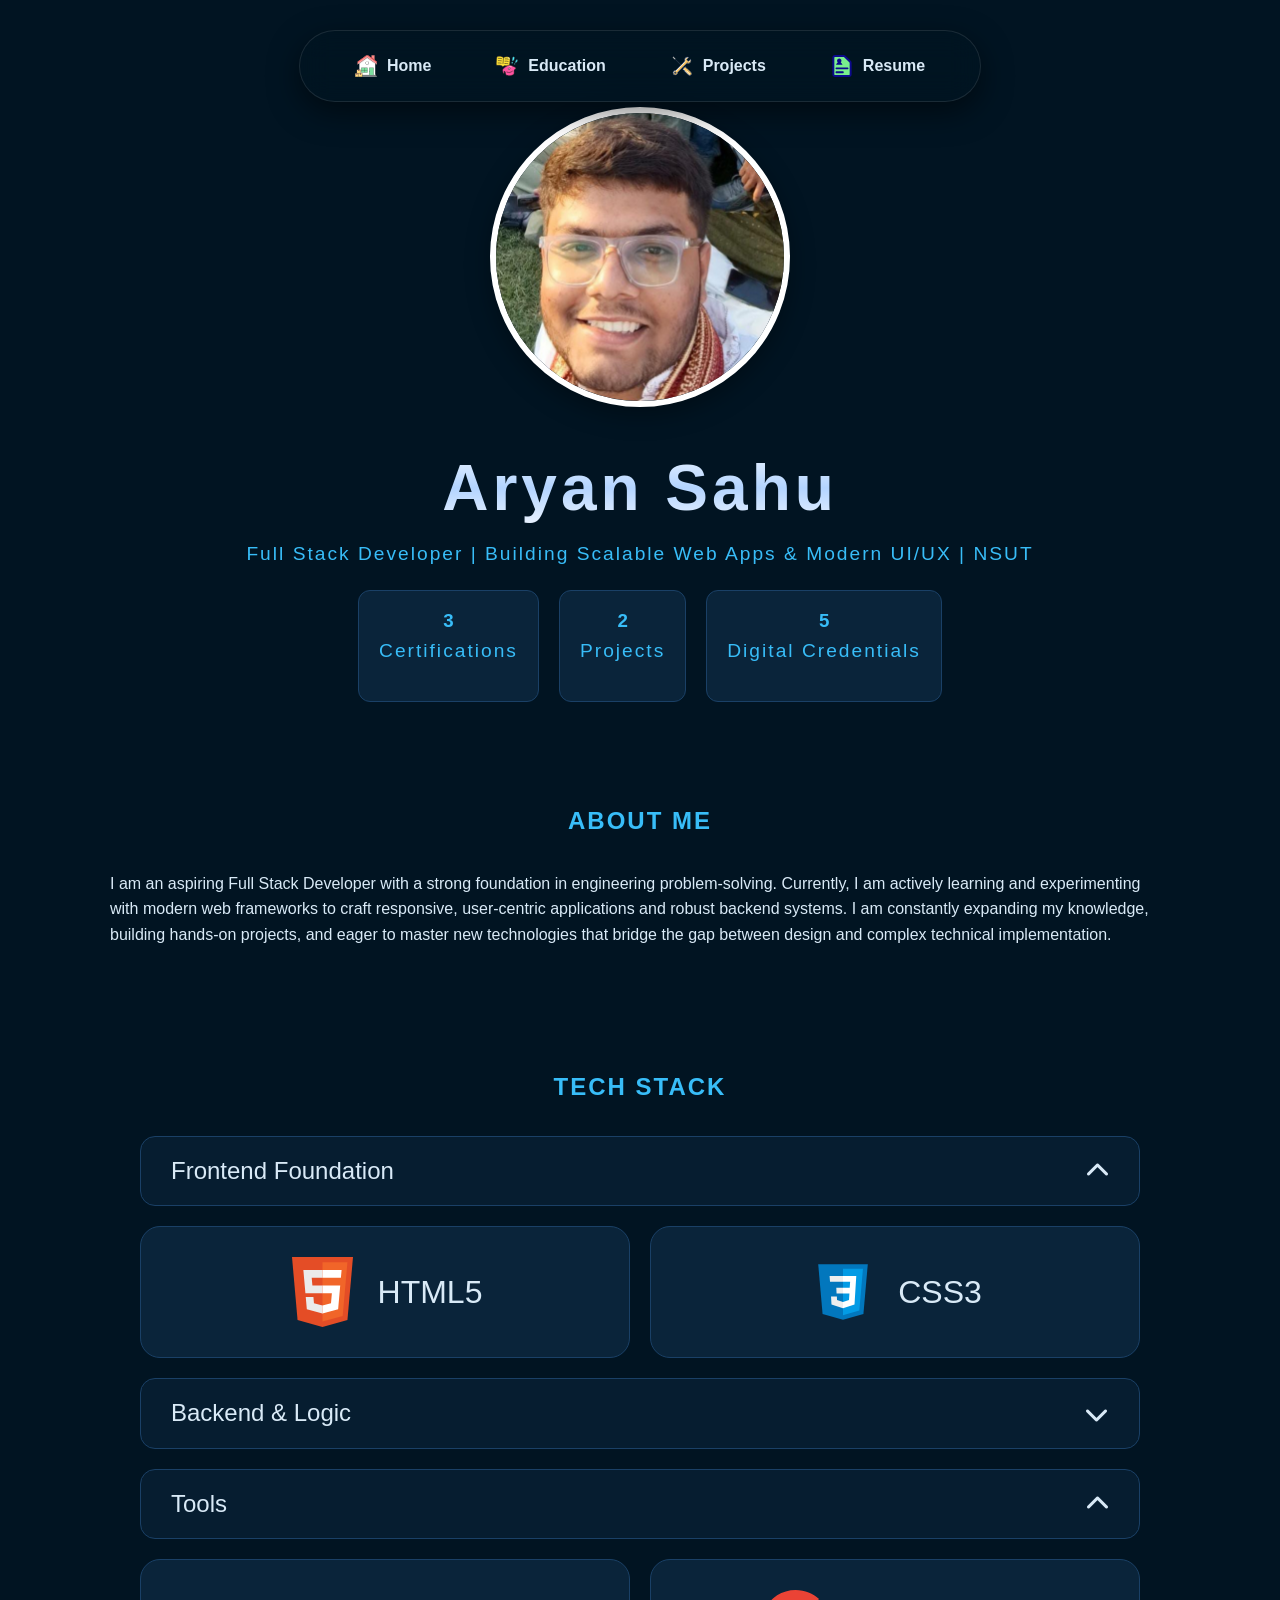
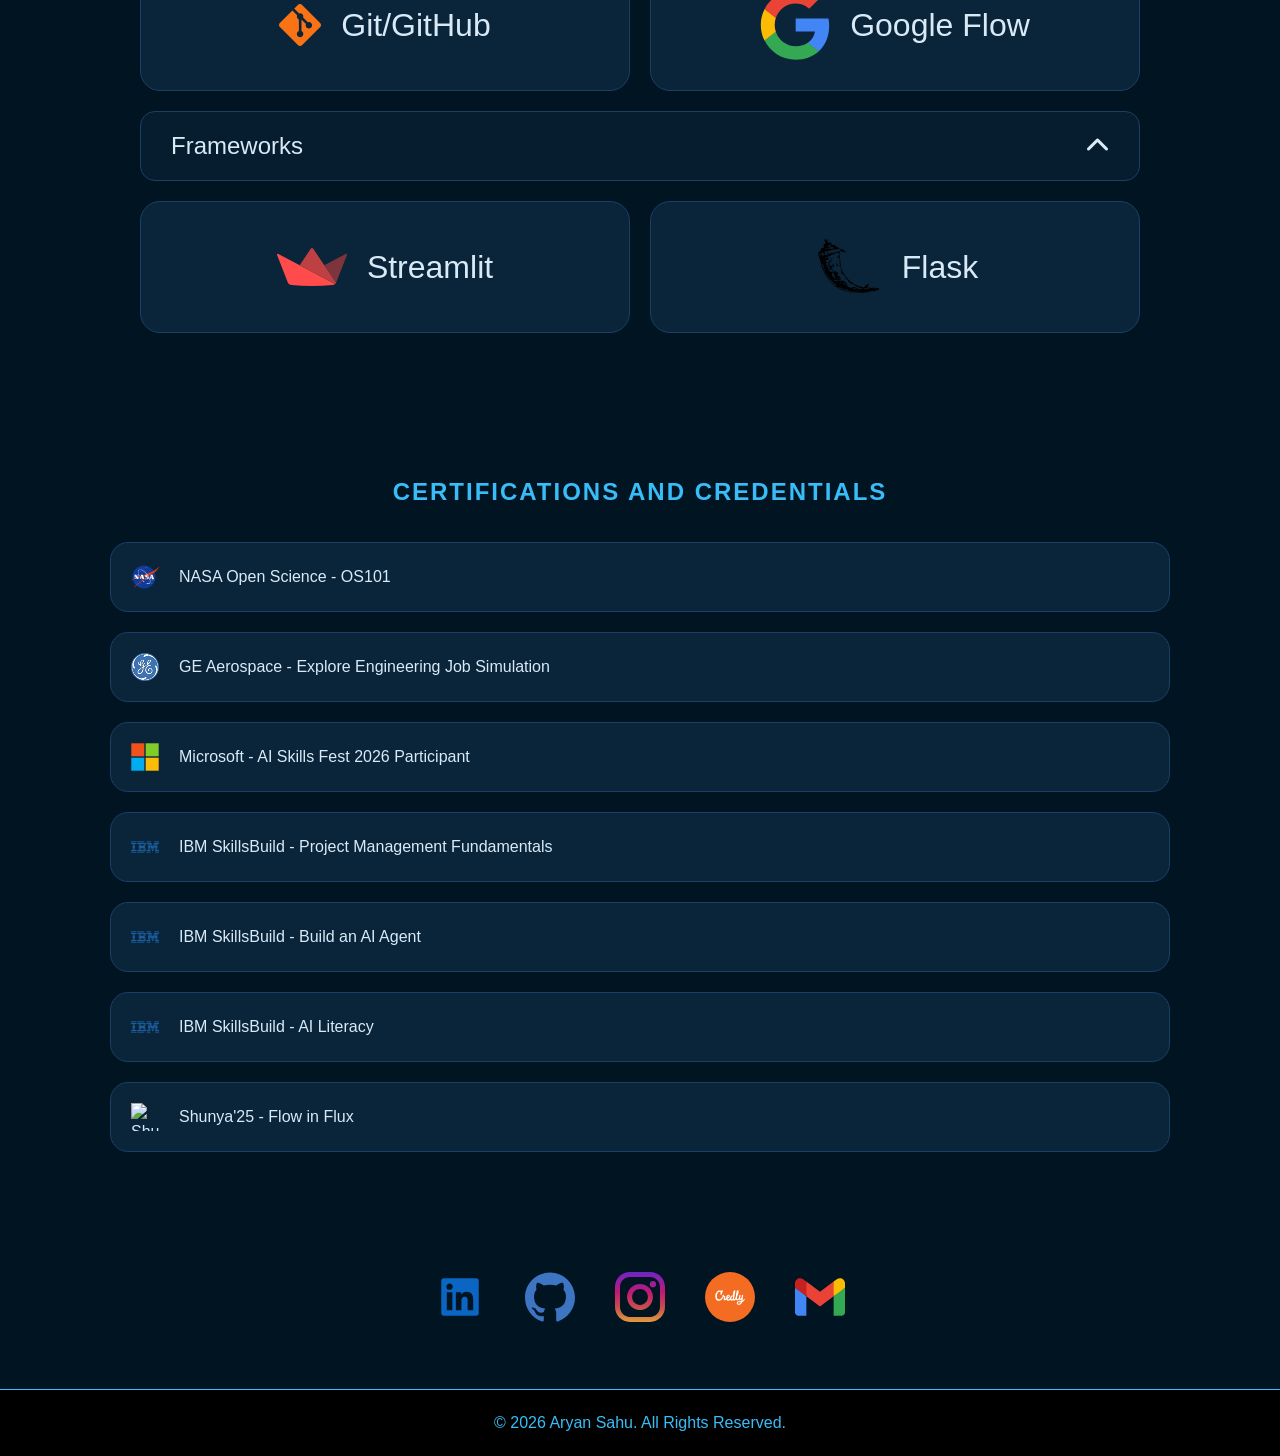
==== commit a9838930: "Merge branch 'main' of https://github.com/Aryansahu69-py/MYWEBSITE" ====
--- a/index.html
+++ b/index.html
@@ -244,9 +244,10 @@
 
             <a href="https://www.credly.com/users/aryan-sahu.91c29423" target="_blank">
                 <img src="assets/icons/credly.svg" alt="Credly" class="social-icon">
-
-                <a href="mailto:lakhan9953@gmail.com" target="_blank">
-                    <img src="assets/icons/Gmail.svg" alt="Gmail" class="social-icon">
+            </a>
+            <a href="https://mail.google.com/mail/?view=cm&fs=1&to=lakhan9953@gmail.com" target="_blank">
+                <img src="assets/icons/Gmail.svg" alt="Gmail" class="social-icon">
+            </a>
 
         </div>
     </section>
--- a/css/style2.css
+++ b/css/style2.css
@@ -520,23 +520,39 @@
     z-index: -2;
 }
 
-/* SKILLS: Use the img tag approach */
-.skills-background {
+/* FULL WIDTH PIXEL BACKGROUND WRAPPER */
+.pixel-wrapper {
     position: relative;
+    width: 100%;
     overflow: hidden;
-    padding: 60px 20px;
-    background: radial-gradient(circle at top right, rgba(56, 189, 248, 0.1), transparent 40%),
-                radial-gradient(circle at bottom left, rgba(10, 36, 58, 0.8), #011422 60%);
-}
-
-.skills-bg {
+}
+
+/* Pixel-art image used as the background */
+.pixel-wrapper .pixel-bg {
     position: absolute;
     top: 0;
     left: 0;
     width: 100%;
     height: 100%;
     object-fit: cover;
+    object-position: center;
+    z-index: -2;
+}
+
+/* Dark overlay keeps the portfolio text readable */
+.pixel-wrapper::before {
+    content: "";
+    position: absolute;
+    inset: 0;
+    background: rgba(1, 20, 34, 0.78);
     z-index: -1;
+    pointer-events: none;
+}
+
+/* Keep all content above the background */
+.pixel-wrapper > section {
+    position: relative;
+    z-index: 1;
 }
 
 /* ================================
@@ -822,4 +838,5 @@
     .cert-card {
         font-size: 0.8rem;
     }
-}+}
+
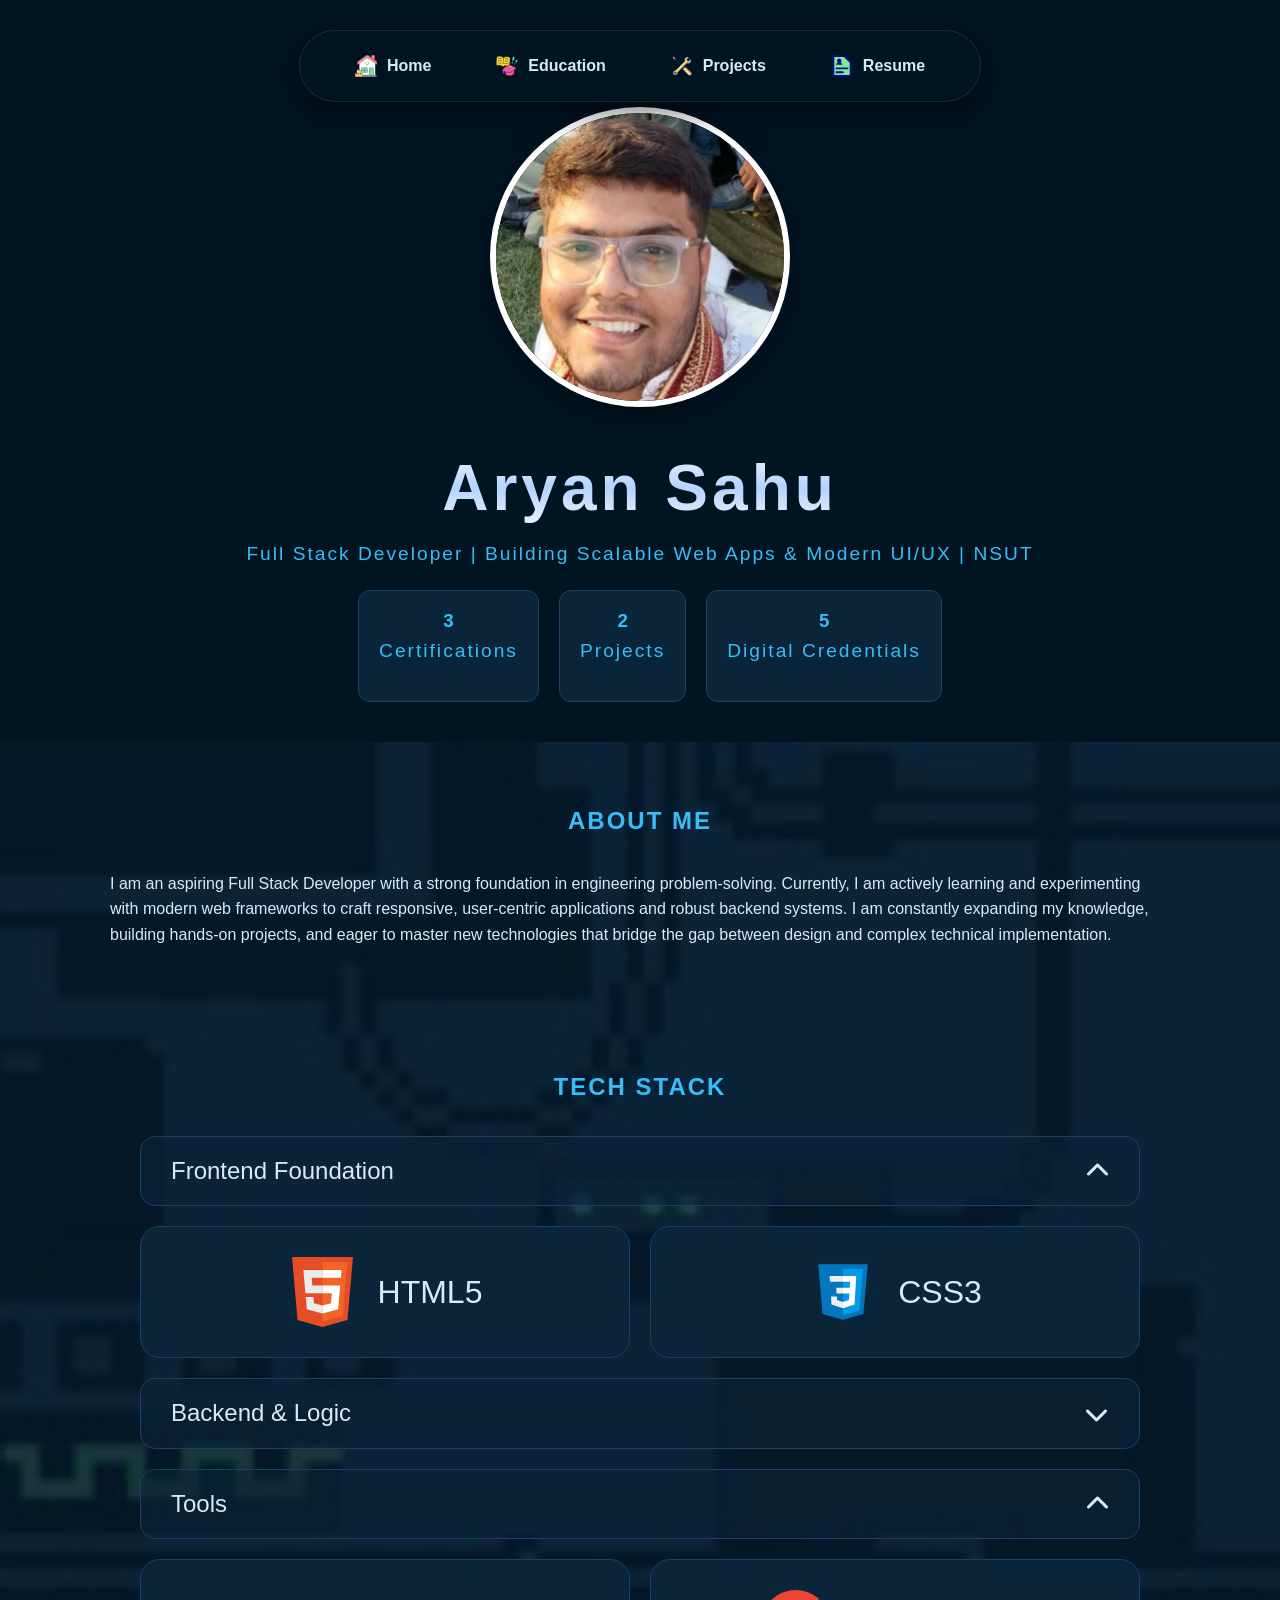
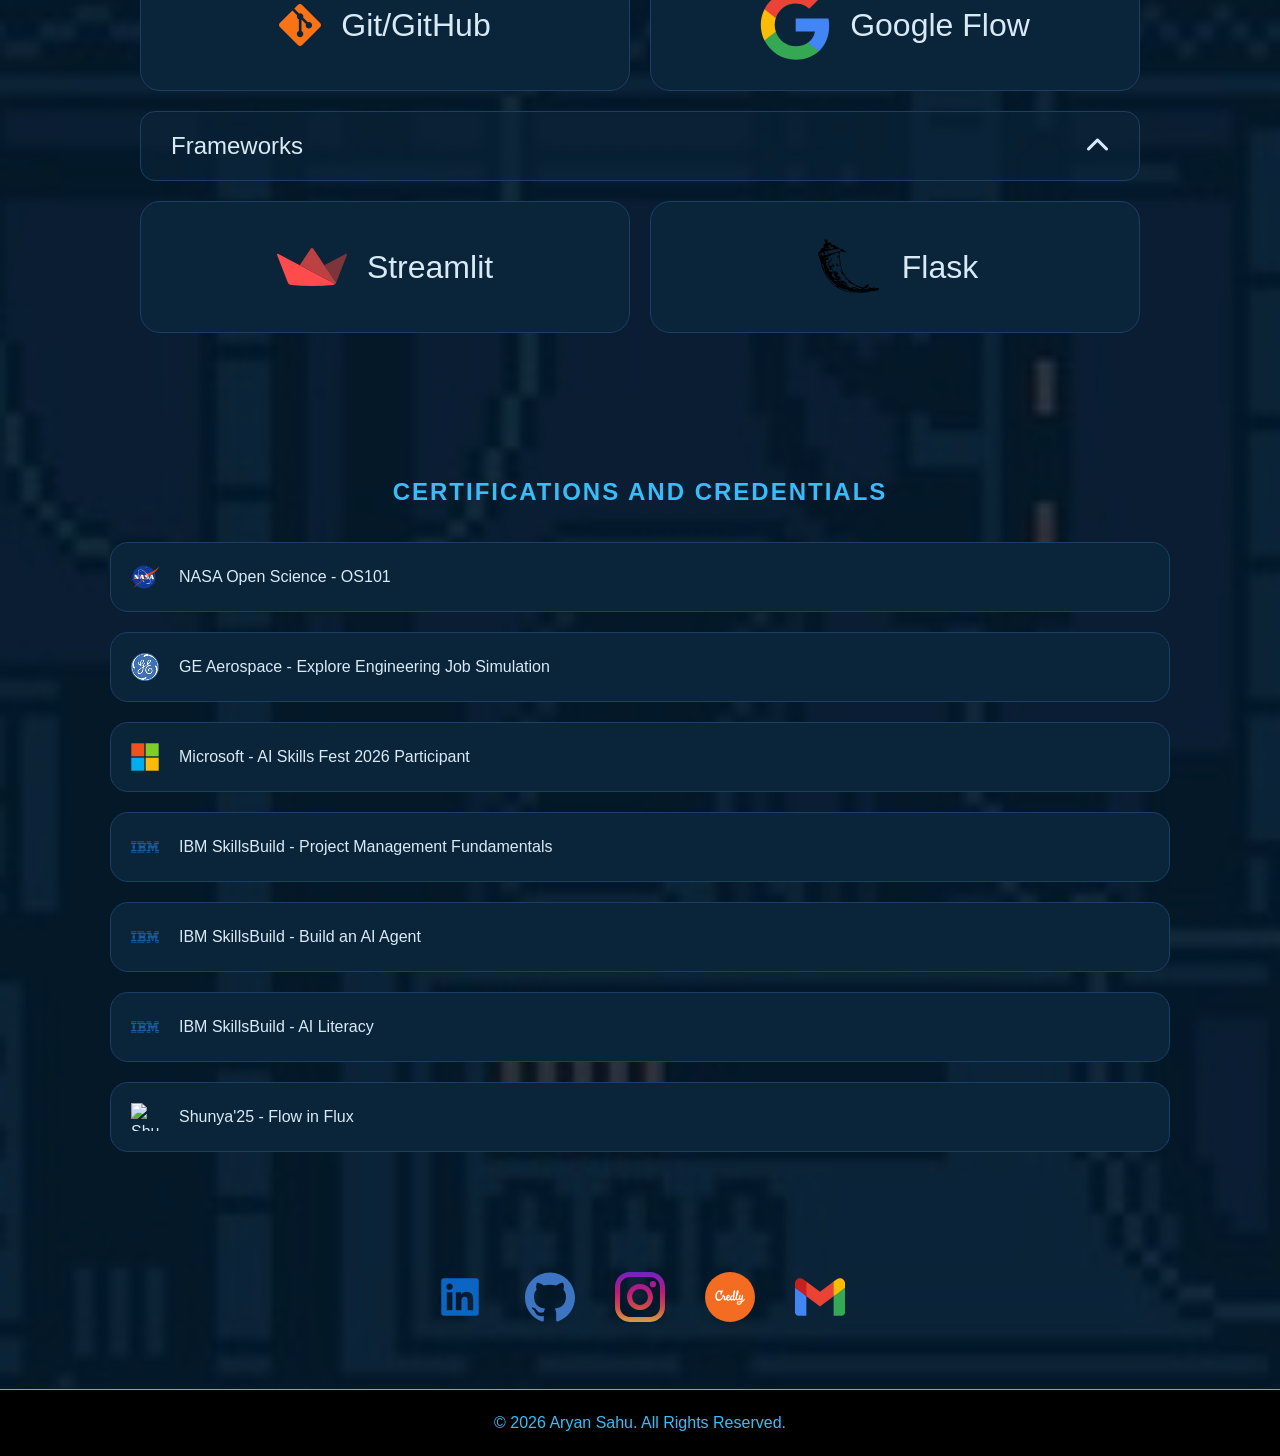
==== commit 8e4280a7: "Update index.html" ====
--- a/index.html
+++ b/index.html
@@ -77,7 +77,8 @@
 
         </div>
     </header>
-
+<div class="pixel-wrapper">
+        <img src="assets/images/download.jpg" alt="" class="pixel-bg">
     <!-- About -->
     <section id="about">
         <h2>About Me</h2>
@@ -276,4 +277,4 @@
     </script>
 </body>
 
-</html>+</html>
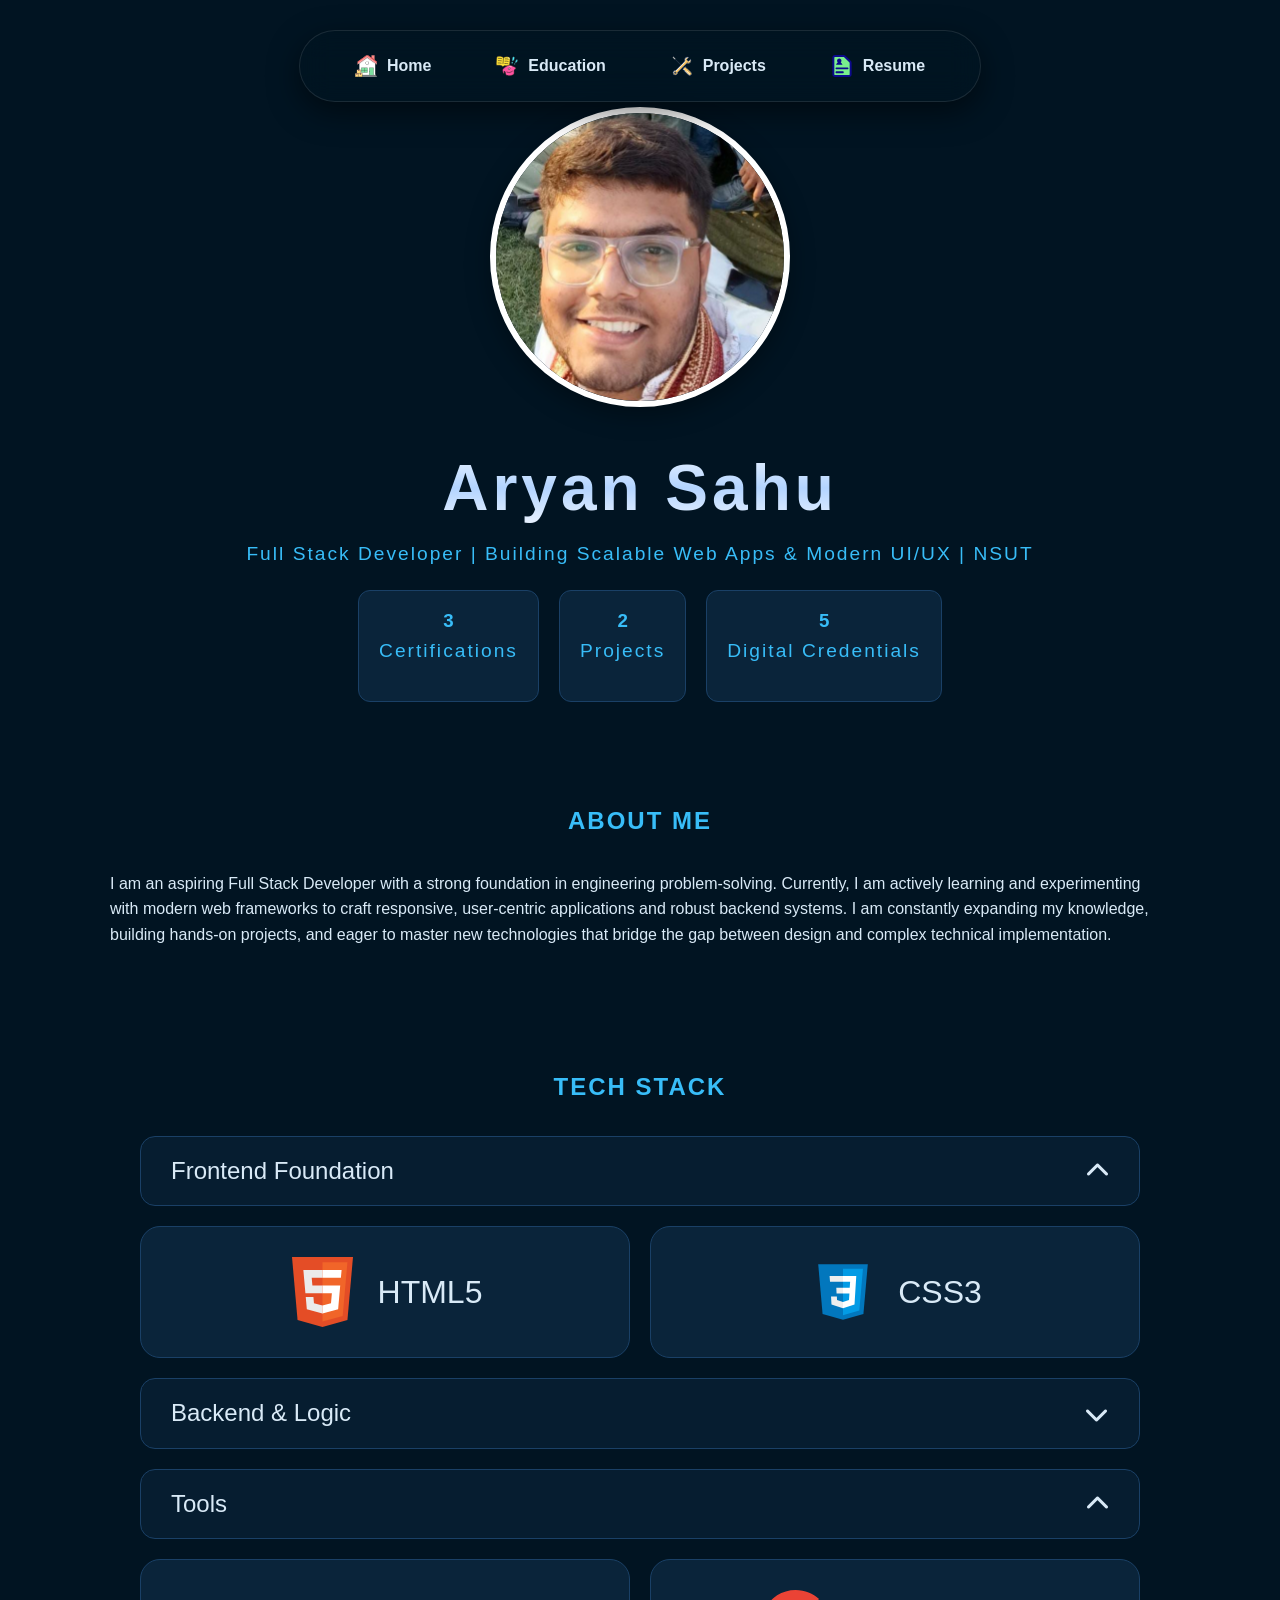
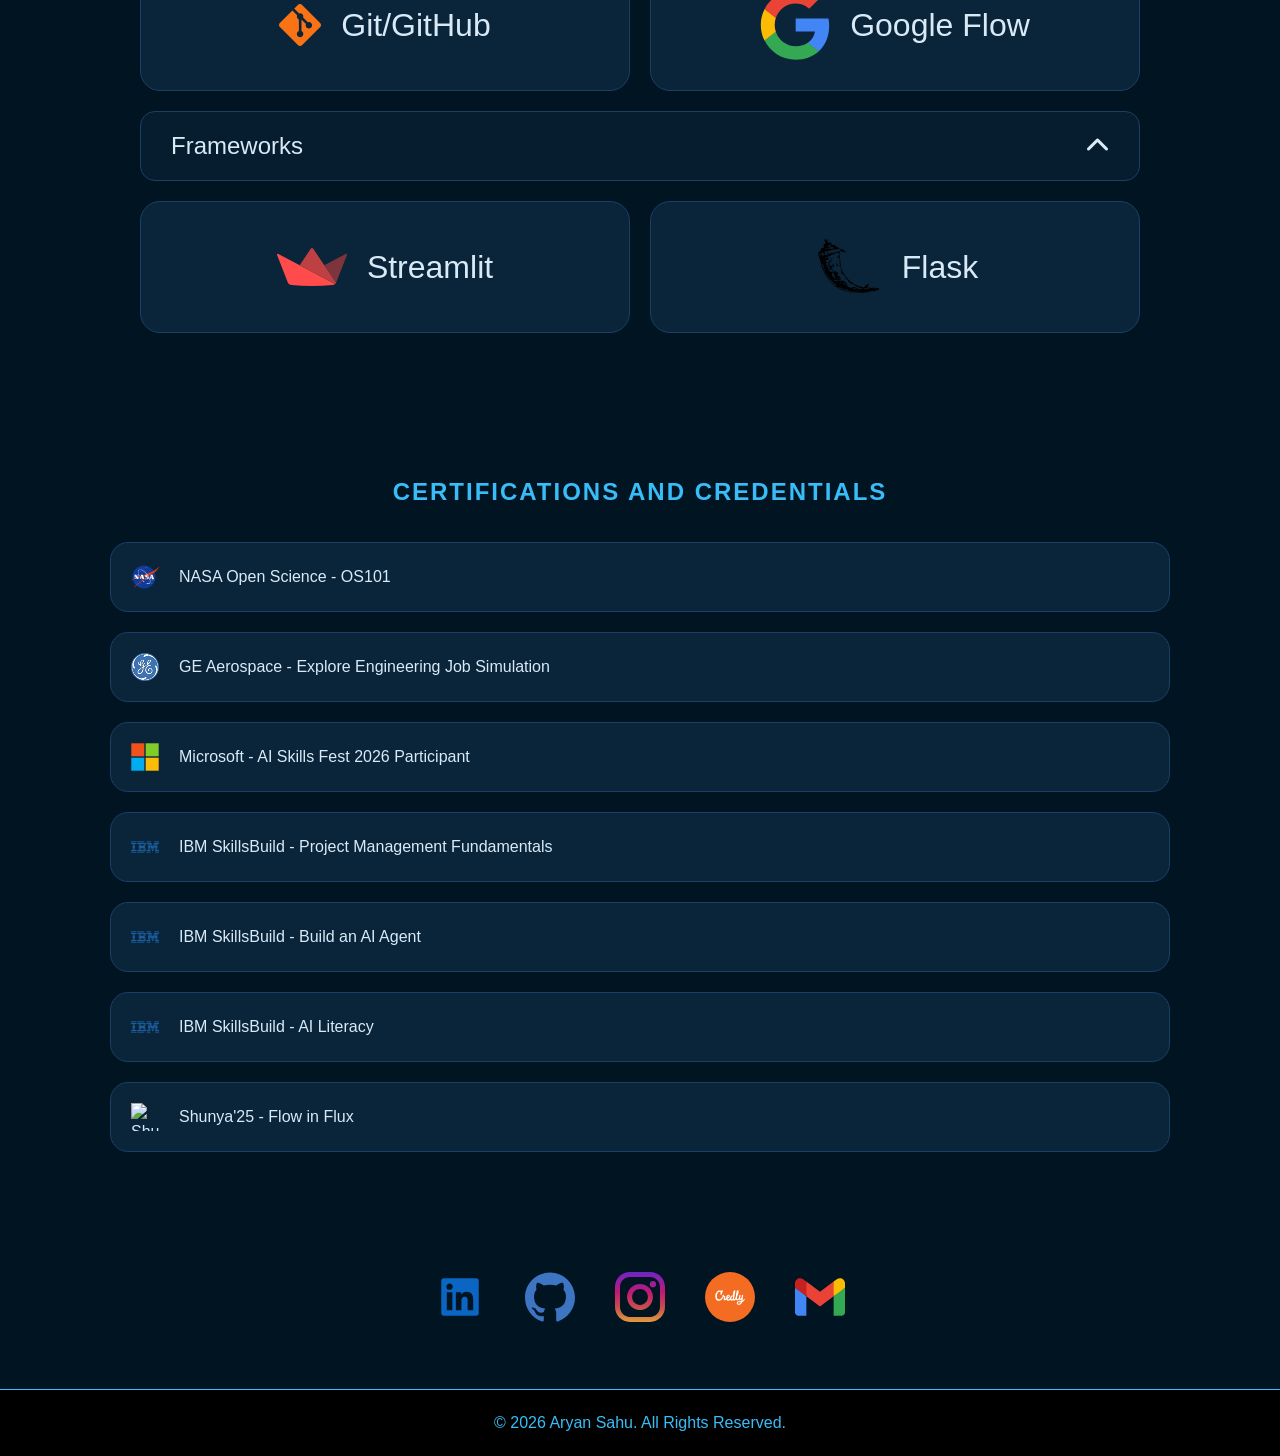
==== commit f2e951d0: "Update index.html" ====
--- a/index.html
+++ b/index.html
@@ -79,6 +79,7 @@
     </header>
 <div class="pixel-wrapper">
         <img src="assets/images/download.jpg" alt="" class="pixel-bg">
+</div>
     <!-- About -->
     <section id="about">
         <h2>About Me</h2>
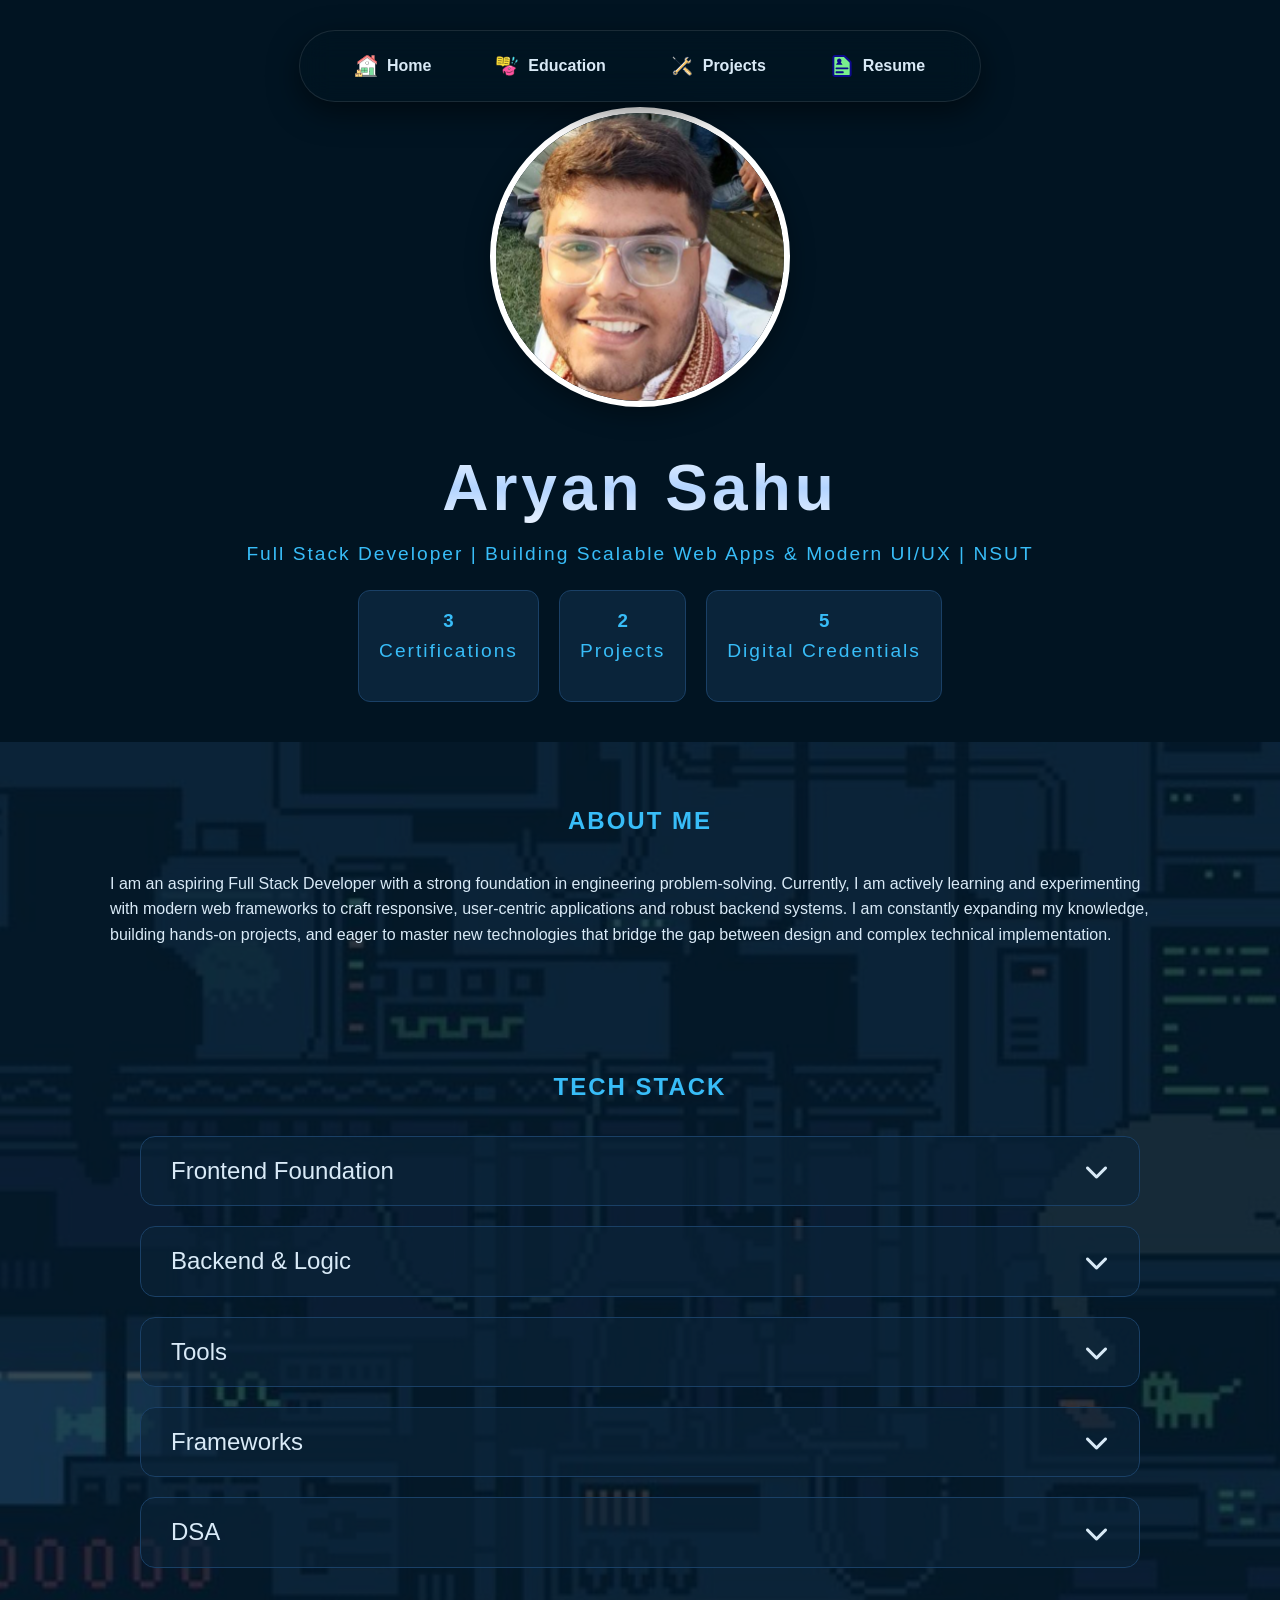
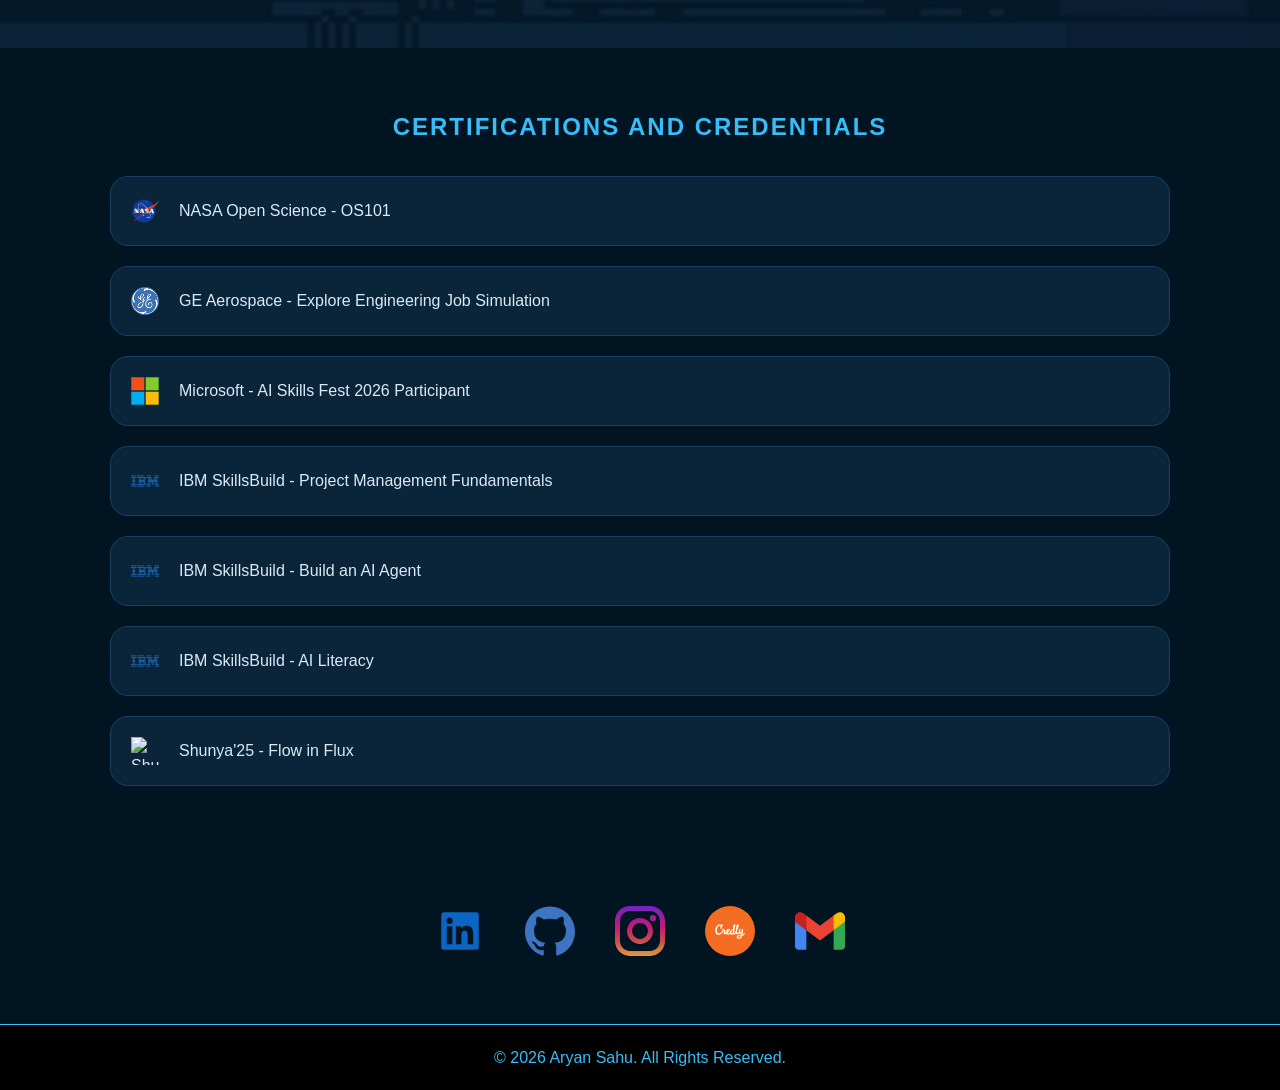
==== commit 758a01aa: "Add files via upload" ====
--- a/index.html
+++ b/index.html
@@ -77,9 +77,12 @@
 
         </div>
     </header>
-<div class="pixel-wrapper">
+
+    <!-- Full Width Background Wrapper -->
+    <div class="pixel-wrapper">
         <img src="assets/images/download.jpg" alt="" class="pixel-bg">
-</div>
+
+
     <!-- About -->
     <section id="about">
         <h2>About Me</h2>
@@ -93,10 +96,10 @@
     </section>
 
     <!-- Skills -->
-    <section id="skills" class="skills-background">
+    <section id="skills">
         <h2>Tech Stack</h2>
 
-        <div class="tech-category accordion-category active">
+        <div class="tech-category accordion-category">
             <div class="category-header">
                 <h3>Frontend Foundation</h3>
                 <i class="fa-solid fa-chevron-down accordion-icon"></i>
@@ -134,7 +137,7 @@
             </div>
         </div>
 
-        <div class="tech-category accordion-category active">
+        <div class="tech-category accordion-category">
             <div class="category-header">
                 <h3>Tools</h3>
                 <i class="fa-solid fa-chevron-down accordion-icon"></i>
@@ -153,7 +156,7 @@
                 </div>
             </div>
         </div>
-        <div class="tech-category accordion-category active">
+        <div class="tech-category accordion-category">
             <div class="category-header">
                 <h3>Frameworks</h3>
                 <i class="fa-solid fa-chevron-down accordion-icon"></i>
@@ -172,9 +175,26 @@
                 </div>
             </div>
         </div>
+        <div class="tech-category accordion-category">
+            <div class="category-header">
+                <h3>DSA</h3>
+                <i class="fa-solid fa-chevron-down accordion-icon"></i>
+            </div>
+            <div class="category-body">
+                <div class="cards">
+
+                    <div class="card">
+                        <img src="assets/icons/JAVA.svg" alt="JAVA">
+                        <span>JAVA</span>
+                    </div>
+                    
+                </div>
+            </div>
+        </div>
 
     </section>
 
+    </div> <!-- End of pixel-wrapper -->
 
 
     <!-- Certifications -->
@@ -278,4 +298,4 @@
     </script>
 </body>
 
-</html>
+</html>
